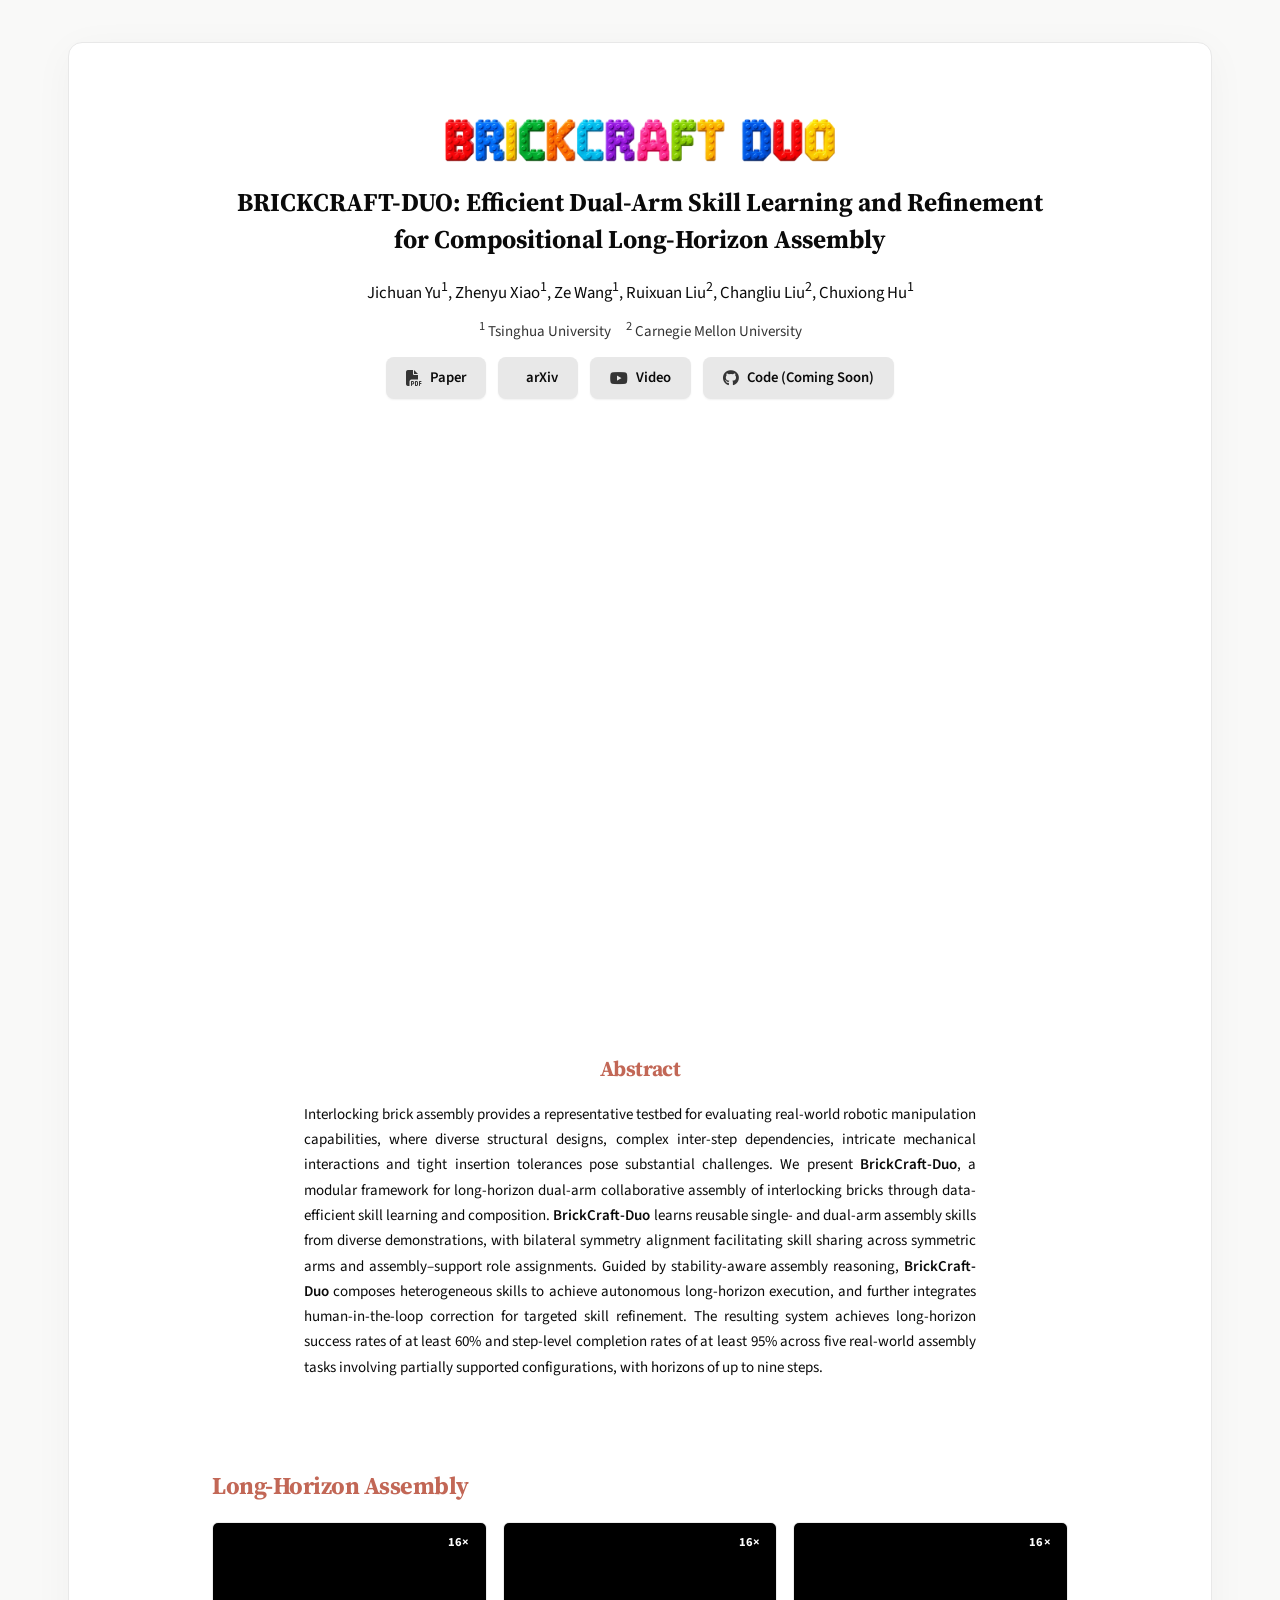
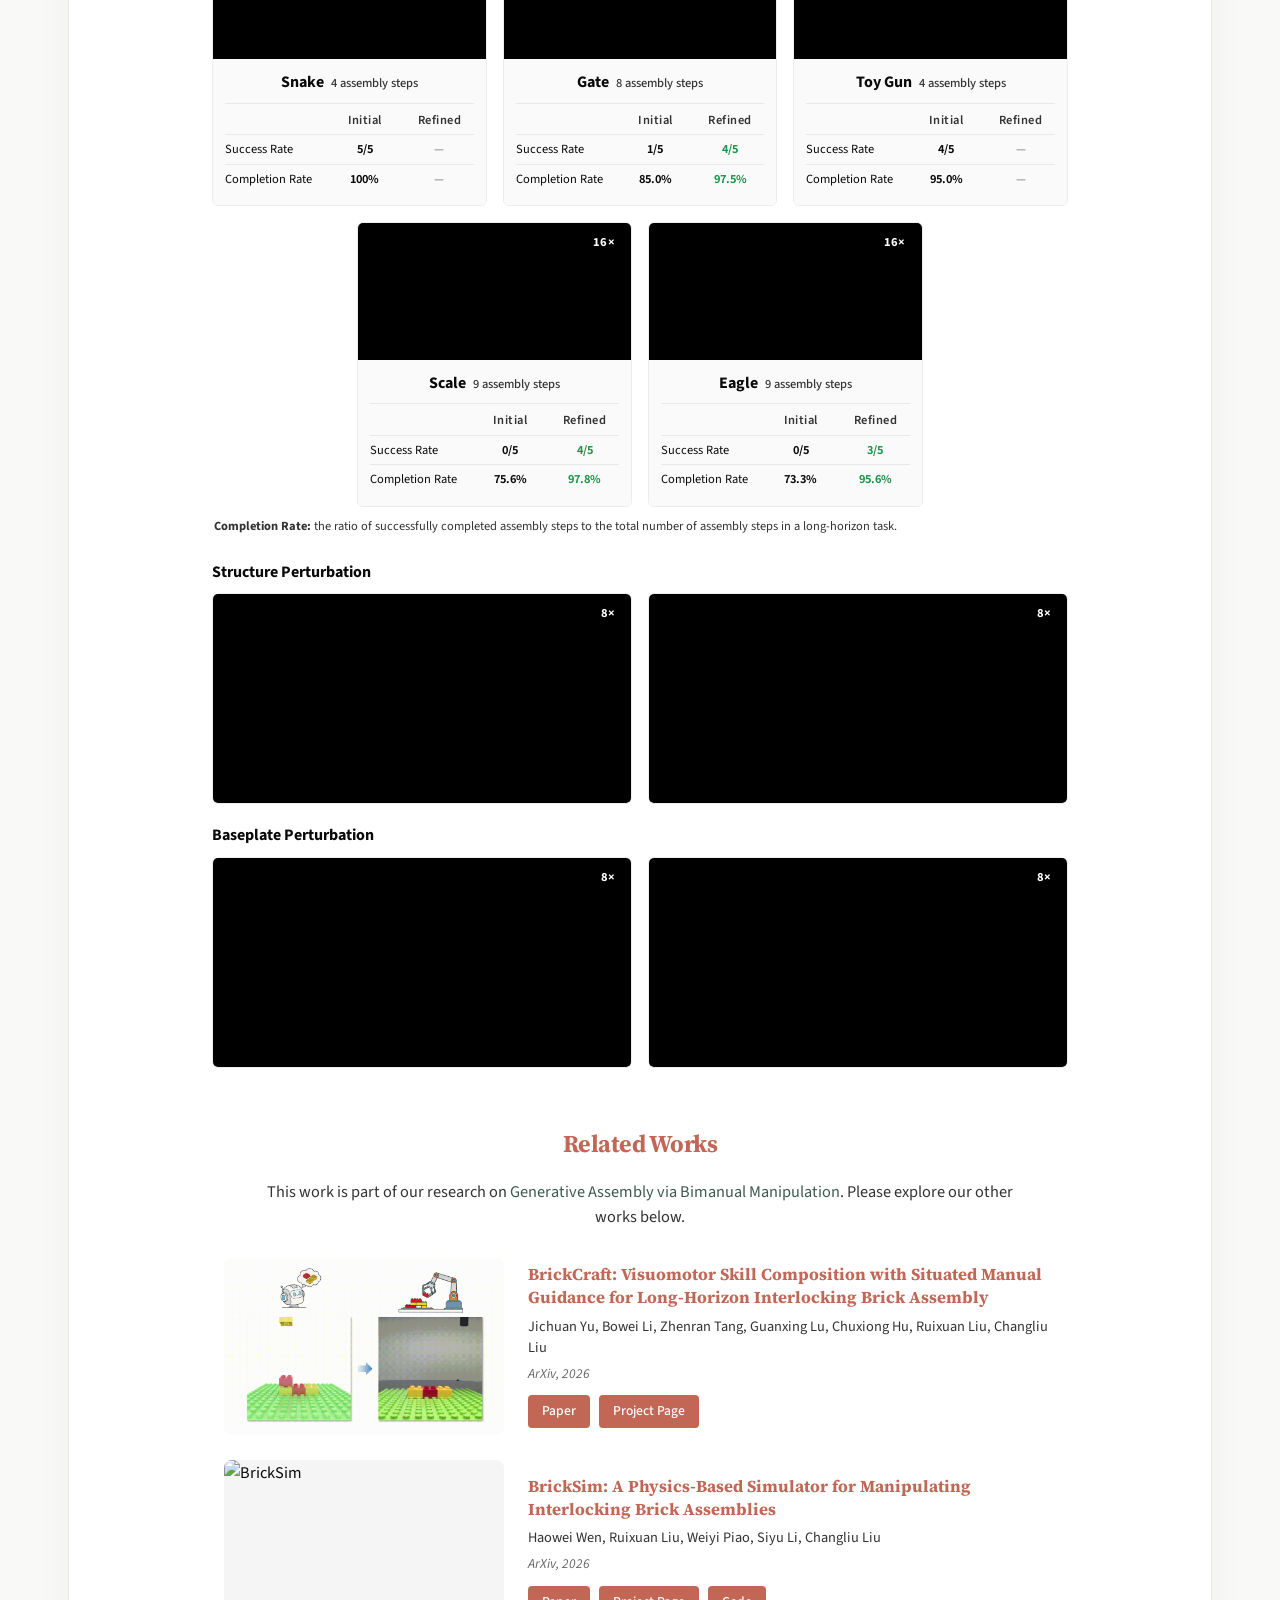
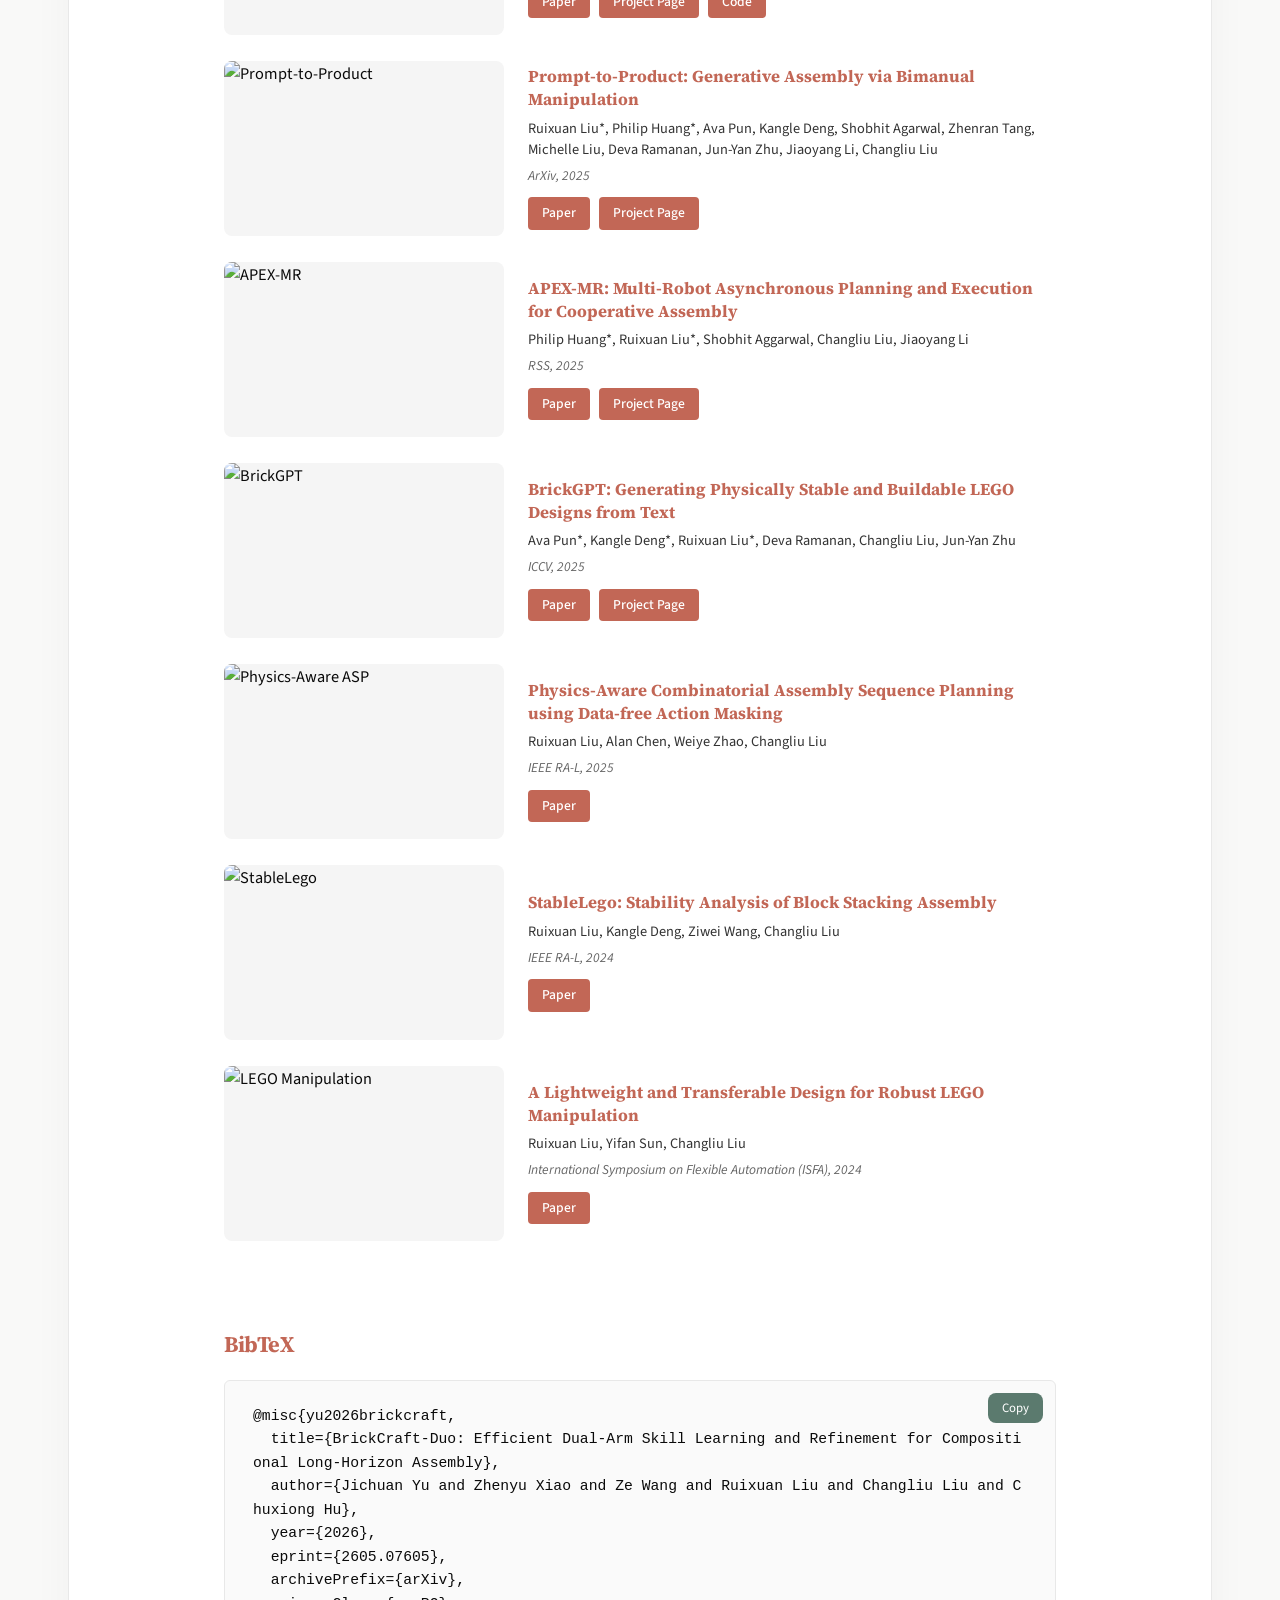
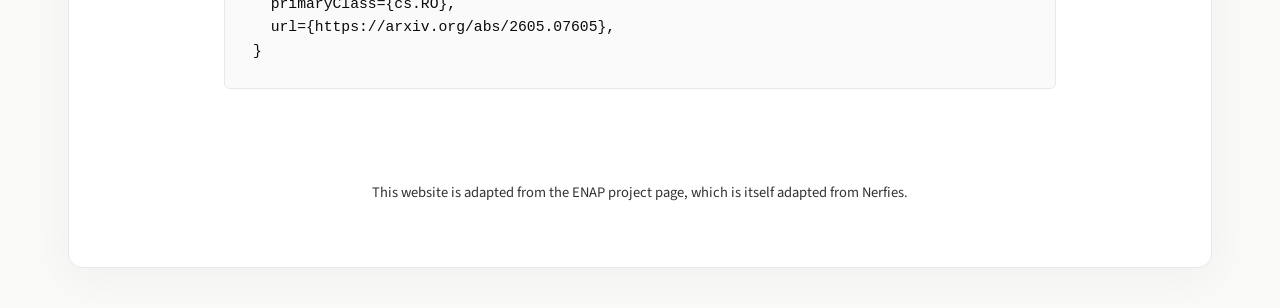
==== index.html @ 0130194a "init commit for BrickCraft-Duo" ====
<!DOCTYPE html>
<html lang="en">
<head>
  <meta charset="utf-8" />
  <meta name="viewport" content="width=device-width, initial-scale=1" />
  <title>BrickCraft-Duo: Efficient Dual-Arm Skill Learning and Refinement for Compositional Long-Horizon Assembly</title>

  <!-- KaTeX (math rendering) -->
  <link rel="stylesheet" href="https://cdn.jsdelivr.net/npm/katex@0.16.9/dist/katex.min.css" />
  <script defer src="https://cdn.jsdelivr.net/npm/katex@0.16.9/dist/katex.min.js"></script>
  <script defer src="https://cdn.jsdelivr.net/npm/katex@0.16.9/dist/contrib/auto-render.min.js"
    onload="renderMathInElement(document.body);"></script>

  <!-- FontAwesome -->
  <link rel="stylesheet" href="https://cdnjs.cloudflare.com/ajax/libs/font-awesome/6.5.1/css/all.min.css" />
  <!-- Academicons (arXiv, etc.) -->
  <link rel="stylesheet" href="https://cdn.jsdelivr.net/gh/jpswalsh/academicons@1/css/academicons.min.css" />

  <!-- Google Fonts -->
  <link rel="preconnect" href="https://fonts.googleapis.com" />
  <link rel="preconnect" href="https://fonts.gstatic.com" crossorigin />
  <link href="https://fonts.googleapis.com/css2?family=Source+Sans+3:ital,wght@0,300;0,400;0,500;0,600;0,700;1,400&family=Source+Serif+4:ital,wght@0,400;0,600;0,700;1,400&family=STIX+Two+Math&display=swap" rel="stylesheet" />

  <style>
    /* ========== CSS Variables ========== */
    :root {
      --cream:  #f7f0d3;
      --pink:   #f7e9e6;
      --green:  #eff2e7;
      --blue:   #ecf1f5;
      --bg:     #f9f9f8;
      --white:  #ffffff;
      --text:   #0a0a0a;
      --text-light: #333333;
      --accent: #5b7a6e;
      --accent-dark: #3d5a4e;
      --brick:  #C26756;
      --radius: 8px;
      --radius-sm: 6px;
      --shadow: 0 1px 3px rgba(0,0,0,0.06);
      --chapter-gap: 3.75rem;
      --font-heading: 'Source Serif 4', 'Source Serif Pro', Georgia, 'Times New Roman', serif;
    }

    /* ========== Reset & Base ========== */
    *, *::before, *::after { box-sizing: border-box; margin: 0; padding: 0; }
    html { scroll-behavior: smooth; scroll-padding-top: 96px; }

    body {
      font-family: 'Source Sans 3', 'Source Sans Pro', 'Inter', -apple-system, BlinkMacSystemFont, 'Segoe UI', system-ui, sans-serif;
      background: var(--bg);
      color: var(--text);
      font-size: 1.02rem;
      line-height: 1.65;
      -webkit-font-smoothing: antialiased;
      padding: 42px clamp(16px, 4vw, 36px) 40px;
    }

    a { color: var(--accent-dark); text-decoration: none; }
    a:hover { text-decoration: underline; }

    .container {
      max-width: 880px;
      margin: 0 auto;
      padding: 0 12px;
    }

    /* ========== Section Spacing ========== */
    .section { padding: 56px 0; }
    .takeaways-section.section { padding-top: 56px; padding-bottom: calc(var(--chapter-gap) / 2); }
    .method-section.section    { padding-top: calc(var(--chapter-gap) / 2); padding-bottom: calc(var(--chapter-gap) / 2); }
    .skills-section.section    { padding-top: calc(var(--chapter-gap) / 2); padding-bottom: calc(var(--chapter-gap) / 2); }
    .results-section.section   { padding-top: calc(var(--chapter-gap) / 2); padding-bottom: calc(var(--chapter-gap) / 2); }
    .bibtex-section.section    { padding-top: calc(var(--chapter-gap) / 2); padding-bottom: 56px; }

    /* ========== Single page shell ========== */
    .page-shell {
      max-width: 1144px;
      margin: 0 auto;
      padding: 0 clamp(20px, 4.5vw, 52px);
      background: var(--white);
      border-radius: 14px;
      border: 1px solid #e8e8e8;
      box-shadow: 0 8px 40px rgba(0,0,0,0.04);
      overflow: hidden;
    }

    /* ========== Header / Hero ========== */
    .hero-section {
      background: var(--white);
      padding: 72px 0 52px;
      text-align: center;
    }

    .brickcraft-wordmark {
      display: block;
      width: 100%;
      max-width: 540px;
      height: auto;
      margin: 0 auto 22px;
      user-select: none;
      -webkit-user-drag: none;
    }

    .paper-title {
      font-family: var(--font-heading);
      font-size: 1.6rem;
      font-weight: bold;
      color: var(--text);
      line-height: 1.3;
      margin-bottom: 20px;
    }
    .paper-title__line { display: block; }
    .paper-title__sub {
      display: block;
      font-size: inherit;
      line-height: inherit;
      margin-top: 0.18em;
    }
    .hero-section .container { max-width: 940px; }

    .bc { color: inherit; font-weight: 600; }
    .paper-title .bc { color: var(--brick); font-weight: 700; }

    .venue-badge {
      display: inline-block;
      background: #d8e4ce;
      color: #455e3a;
      padding: 6px 20px;
      border-radius: 20px;
      font-size: 0.92rem;
      font-weight: bold;
      margin-bottom: 28px;
      text-decoration: none;
    }
    .venue-badge:hover { filter: brightness(0.95); text-decoration: none; }

    .authors {
      font-size: 1.05rem;
      color: var(--text);
      margin-bottom: 8px;
    }
    .authors a { color: var(--text); }
    .authors a:hover, .authors a:focus-visible { color: #1f1f1f; text-decoration: underline; }
    .authors a:active { color: #141414; }

    .affiliations {
      font-size: 0.94rem;
      color: var(--text-light);
      margin-bottom: 8px;
    }

    .equal-contrib {
      font-size: 0.88rem;
      color: var(--text-light);
      margin-bottom: 22px;
    }

    /* ========== Link Buttons ========== */
    .link-buttons {
      display: flex;
      justify-content: center;
      flex-wrap: wrap;
      gap: 12px;
      margin-top: 12px;
    }
    .link-btn {
      display: inline-flex;
      align-items: center;
      gap: 8px;
      padding: 9px 20px;
      border-radius: 8px;
      font-size: 0.92rem;
      font-weight: 600;
      font-family: inherit;
      text-decoration: none;
      background: #e8e8e8;
      color: var(--text);
      border: none;
      box-shadow: 0 1px 2px rgba(0,0,0,0.06);
      transition: background 0.2s, color 0.2s, box-shadow 0.2s;
    }
    .link-btn:hover {
      background: #dbdbdb;
      color: var(--text);
      box-shadow: 0 1px 4px rgba(0,0,0,0.08);
      text-decoration: none;
    }
    .link-btn i { font-size: 1rem; color: #353535; }
    .link-btn:hover i { color: #1a1a1a; }

    /* ========== Teaser ========== */
    .teaser-section { padding: 44px 0 30px; }
    .teaser-media {
      width: 100%;
      max-width: 880px;
      height: auto;
      margin: 0 auto;
      display: block;
      border-radius: var(--radius-sm);
      border: none;
    }
    .teaser-caption {
      text-align: center;
      margin-top: 14px;
      font-size: 0.97rem;
      color: var(--text-light);
      max-width: 100%;
      margin-left: auto;
      margin-right: auto;
      line-height: 1.6;
    }

    /* ========== Section Titles ========== */
    .section-title {
      font-family: var(--font-heading);
      font-size: 1.4rem;
      font-weight: 700;
      margin-bottom: 1rem;
      color: var(--brick);
      letter-spacing: -0.02em;
      display: block;
    }
    .section-title--major { font-size: 1.52rem; }

    /* ========== Abstract ========== */
    .abstract-section.section { padding-top: 44px; }
    .abstract-section .section-title {
      text-align: center;
      font-size: 1.34rem;
    }
    .abstract-text {
      text-align: justify;
      text-justify: inter-word;
      max-width: 42rem;
      margin-left: auto;
      margin-right: auto;
      font-size: 0.94rem;
      line-height: 1.68;
    }

    /* ========== Method ========== */
    .method-figure {
      width: 100%;
      height: auto;
      display: block;
      border-radius: var(--radius-sm);
      border: none;
    }
    .method-desc {
      margin-top: 14px;
      text-align: justify;
      font-size: 0.98rem;
      line-height: 1.68;
    }
    .figure-row {
      display: grid;
      grid-template-columns: repeat(2, 1fr);
      gap: 12px;
      margin-top: 8px;
    }
    .figure-row--triple { grid-template-columns: repeat(3, 1fr); }
    .figure-row .method-figure {
      width: 100%;
      object-fit: cover;
      aspect-ratio: 1 / 1;
      background: #f0f0f0;
    }
    .figure-row figcaption {
      text-align: center;
      font-size: 0.85rem;
      color: var(--text-light);
      margin-top: 6px;
    }
    @media (max-width: 700px) {
      .figure-row, .figure-row--triple { grid-template-columns: 1fr 1fr; }
    }

    /* ========== Key Takeaways ========== */
    .takeaways-list { margin: 0; padding: 0; }
    .takeaway-item {
      background: #f4f4f5;
      border: 1px solid #e8e8e8;
      border-radius: var(--radius-sm);
      padding: 14px 18px;
      margin-bottom: 12px;
    }
    .takeaway-item:last-child { margin-bottom: 0; }
    .takeaway-line {
      margin: 0;
      font-size: 0.98rem;
      line-height: 1.68;
      text-align: justify;
      color: var(--text-light);
    }
    .takeaway-label {
      font-weight: 600;
      color: var(--text);
    }

    /* ========== Skills showcase (marquee strip per skill) ========== */
    .skill-block {
      border: 1px solid #ececec;
      border-radius: var(--radius-sm);
      background: #fafafa;
      padding: 16px 18px 14px;
      margin-bottom: 16px;
    }
    .skill-block:last-child { margin-bottom: 0; }

    .skill-block-header {
      display: flex;
      flex-wrap: wrap;
      align-items: baseline;
      gap: 10px 14px;
      margin-bottom: 12px;
    }
    .skill-tau {
      font-family: "STIX Two Math", "Times New Roman", serif;
      font-size: 1.1rem;
      font-weight: 700;
      color: var(--brick);
      letter-spacing: 0.02em;
    }
    .skill-desc {
      font-size: 0.92rem;
      color: var(--text-light);
      line-height: 1.5;
    }

    /* Marquee strip: a wide hstacked video that auto-scrolls left.
       The video is rendered twice side-by-side so the loop is seamless. */
    .skill-row {
      display: grid;
      grid-template-columns: 64px 1fr;
      gap: 10px;
      align-items: stretch;
      margin-bottom: 8px;
    }
    .skill-row:last-child { margin-bottom: 0; }
    .skill-row-label {
      display: flex;
      align-items: center;
      justify-content: center;
      font-size: 0.78rem;
      font-weight: 700;
      letter-spacing: 0.04em;
      text-transform: uppercase;
      color: var(--text);
      background: #efe9d8;
      border-radius: 4px;
      padding: 4px;
    }
    .skill-row-label--unseen { background: #e0eaf3; color: #28466b; }

    .skill-marquee {
      overflow: hidden;
      border-radius: 4px;
      background: #000;
      position: relative;
      height: 110px;
    }
    .skill-marquee-track {
      display: flex;
      width: max-content;
    }
    .skill-marquee--left  .skill-marquee-track { animation: skill-scroll-left  32s linear infinite; }
    .skill-marquee--right .skill-marquee-track { animation: skill-scroll-right 32s linear infinite; }
    .skill-marquee video {
      height: 110px;
      width: auto;
      display: block;
      flex-shrink: 0;
      pointer-events: none;
    }
    @keyframes skill-scroll-left  { from { transform: translateX(0); }   to { transform: translateX(-50%); } }
    @keyframes skill-scroll-right { from { transform: translateX(-50%); } to { transform: translateX(0); } }
    @media (prefers-reduced-motion: reduce) {
      .skill-marquee-track { animation: none; }
    }
    @media (max-width: 700px) {
      .skill-row { grid-template-columns: 1fr; gap: 6px; }
      .skill-row-label { padding: 3px 8px; }
      .skill-marquee, .skill-marquee video { height: 84px; }
    }

    .qual-hint {
      font-size: 0.98rem;
      line-height: 1.55;
      color: var(--text-light);
      margin: 0 0 14px 0;
      max-width: 52rem;
      font-style: italic;
    }

    @media (max-width: 700px) {
      .skill-marquee, .skill-marquee video { height: 96px; }
    }

    /* ========== Long-horizon ========== */
    .longhorizon-grid {
      display: grid;
      grid-template-columns: repeat(6, minmax(0, 1fr));
      gap: 16px;
    }
    .lh-card {
      grid-column: span 2;
      position: relative;
      background: var(--white);
      border-radius: var(--radius-sm);
      overflow: hidden;
      border: 1px solid #ececec;
    }
    .lh-card:nth-child(4) { grid-column: 2 / span 2; }
    .lh-card:nth-child(5) { grid-column: 4 / span 2; }
    .lh-card video {
      width: 100%;
      display: block;
      background: #000;
    }
    .lh-speed-badge {
      position: absolute;
      top: 9px;
      right: 9px;
      z-index: 1;
      padding: 3px 7px;
      border-radius: 5px;
      color: #fff;
      background: rgba(0, 0, 0, 0.68);
      font-size: 0.78rem;
      font-weight: 700;
      line-height: 1.2;
      letter-spacing: 0.02em;
    }
    .lh-card-label {
      display: flex;
      align-items: baseline;
      justify-content: center;
      gap: 7px;
      text-align: center;
      font-size: 1rem;
      font-weight: 700;
      padding: 10px 8px 7px;
      color: var(--text);
      background: #fafafa;
    }
    .lh-card-steps {
      color: var(--text-light);
      font-size: 0.78rem;
      font-weight: 500;
    }
    .lh-metrics {
      padding: 0 12px 12px;
      background: #fafafa;
      font-size: 0.78rem;
    }
    .lh-metric-row {
      display: grid;
      grid-template-columns: minmax(0, 1.45fr) repeat(2, minmax(0, 1fr));
      align-items: center;
      gap: 6px;
      padding: 4px 0;
      border-top: 1px solid #e9e9e9;
    }
    .lh-metric-row--header {
      padding-top: 6px;
      color: var(--text-light);
      font-size: 0.78rem;
      font-weight: 600;
      letter-spacing: 0.04em;
    }
    .lh-metric-row span:not(:first-child),
    .lh-metric-row strong { text-align: center; }
    .lh-metric-row strong { font-weight: 650; }
    .lh-metric-row strong:last-child { color: #169447; }
    .lh-metric-row strong.lh-metric-na { color: #999; }
    .lh-metrics-note {
      margin: 10px 2px 0;
      color: var(--text-light);
      font-size: 0.78rem;
      line-height: 1.45;
    }
    .perturbation-groups {
      display: grid;
      gap: 18px;
      margin-top: 24px;
    }
    .perturbation-title {
      margin-bottom: 8px;
      color: var(--text);
      font-size: 1rem;
      font-weight: 700;
    }
    .perturbation-row {
      display: grid;
      grid-template-columns: repeat(2, minmax(0, 1fr));
      gap: 16px;
    }
    .perturbation-card {
      position: relative;
      overflow: hidden;
      border: 1px solid #ececec;
      border-radius: var(--radius-sm);
      background: var(--white);
    }
    .perturbation-card video {
      display: block;
      width: 100%;
      background: #000;
    }
    @media (max-width: 700px) {
      .longhorizon-grid { grid-template-columns: 1fr; }
      .lh-card,
      .lh-card:nth-child(4),
      .lh-card:nth-child(5) { grid-column: 1; }
      .perturbation-row { grid-template-columns: 1fr; }
    }

    /* ========== Tables ========== */
    .result-table-wrapper { overflow-x: auto; margin-top: 4px; }
    .result-table {
      width: 100%;
      border-collapse: collapse;
      border-radius: 6px;
      overflow: hidden;
      border: 1px solid #e3e3e3;
      font-size: 0.96rem;
      background: #fff;
      font-family: "STIX Two Math", "Times New Roman", Times, serif;
      font-variant-numeric: lining-nums tabular-nums;
    }
    .result-table thead th {
      background: #f0f0f1;
      color: #1a1a1a;
      padding: 10px 12px;
      text-align: center;
      font-weight: 600;
      font-size: 0.78rem;
      letter-spacing: 0.02em;
      border-bottom: 1px solid #d8d8d8;
    }
    .result-table thead tr:first-child th:first-child {
      text-align: left;
      font-weight: 700;
    }
    .result-table tbody td {
      padding: 9px 12px;
      text-align: center;
      border-bottom: 1px solid #ececec;
      background: #fff;
      color: var(--text);
    }
    .result-table tbody td:first-child {
      text-align: left;
      font-weight: 700;
    }
    .result-table tbody tr:last-child td { border-bottom: none; }
    .result-table tbody tr.result-row--ours td { font-weight: 700; }
    .result-table tbody tr.result-row--ours .bc { font-weight: 700; }
    .result-table .best { color: var(--brick); }

    .result-table--sm { font-size: 0.84rem; }
    .result-table--sm thead th { padding: 7px 6px; font-size: 0.74rem; }
    .result-table--sm tbody td { padding: 6px 8px; white-space: nowrap; }

    .tables-grid {
      display: grid;
      grid-template-columns: 1fr 1fr;
      gap: 28px 28px;
      align-items: start;
    }
    .table-block { display: flex; flex-direction: column; min-height: 0; }
    .table-caption {
      font-weight: bold;
      font-size: 0.92rem;
      margin-bottom: 4px;
      color: var(--text);
      text-align: center;
    }
    @media (max-width: 700px) {
      .tables-grid { grid-template-columns: 1fr; }
    }

    .section-subtext {
      font-size: 0.98rem;
      line-height: 1.68;
      color: var(--text-light);
      margin: 0 0 18px 0;
      text-align: justify;
    }
    .section-title--spaced { margin-top: var(--chapter-gap); }
    .section-title--after-block {
      margin-top: var(--chapter-gap);
      padding-top: 0;
    }

    /* ========== BibTeX ========== */
    .bibtex-block {
      background: #fafafa;
      border-radius: var(--radius-sm);
      padding: 24px 28px;
      border: 1px solid #e8e8e8;
      overflow-x: auto;
      position: relative;
    }
    .bibtex-block pre {
      margin: 0;
      font-family: 'Courier New', Courier, monospace;
      font-size: 0.92rem;
      line-height: 1.6;
      white-space: pre-wrap;
      word-break: break-all;
      color: var(--text);
    }
    .copy-btn {
      position: absolute;
      top: 12px;
      right: 12px;
      background: var(--accent);
      color: #fff;
      border: none;
      border-radius: 8px;
      padding: 6px 14px;
      font-size: 0.8rem;
      font-family: inherit;
      cursor: pointer;
      transition: background 0.2s;
    }
    .copy-btn:hover { background: var(--accent-dark); }

    /* ========== Footer ========== */
    .footer {
      text-align: center;
      padding: 36px 0 32px;
      color: var(--text-light);
      font-size: 0.91rem;
    }
    .footer a { color: var(--text-light); }

    /* ========== Navbar ========== */
    .navbar {
      position: fixed;
      top: 0;
      left: 0;
      right: 0;
      z-index: 1000;
      background: var(--white);
      border-bottom: 1px solid #e8e8e8;
      box-shadow: 0 3px 15px rgba(0,0,0,0.12);
      padding: 0 44px;
      height: 84px;
      display: flex;
      align-items: center;
      justify-content: space-between;
    }
    .navbar-logos {
      display: flex;
      align-items: center;
      gap: 18px;
    }
    .navbar-logos img {
      height: 56px;
      width: auto;
      display: block;
    }
    .navbar-links {
      display: flex;
      align-items: center;
      gap: 34px;
    }
    .navbar a {
      font-size: 1.12rem;
      font-weight: 500;
      color: var(--text-light);
      text-decoration: none;
      transition: color 0.2s;
      letter-spacing: 0.22px;
      line-height: 1.15;
    }
    .navbar a:hover { color: var(--text); text-decoration: none; }

    /* ========== Responsive ========== */
    @media (max-width: 700px) {
      .paper-title { font-size: 1.24rem; }
      .brickcraft-wordmark { max-width: 78%; }
      .page-shell { padding: 0 clamp(14px, 4vw, 22px); }
      .section { padding: 40px 0; }
      .abstract-section.section { padding-top: 34px; }
      .takeaways-section.section { padding-top: 40px; }
      .hero-section { padding: 48px 0 36px; }
      .teaser-section { padding: 32px 0 22px; }
    }

    /* ========== Related Works ========== */
    .related-works-section .section-title { text-align: center; }
    .related-works-intro {
      text-align: center;
      margin: 0 auto 28px;
      max-width: 760px;
      color: #333;
      line-height: 1.55;
    }
    .rw-list {
      display: flex;
      flex-direction: column;
      gap: 26px;
      max-width: 980px;
      margin: 0 auto;
    }
    .rw-item {
      display: grid;
      grid-template-columns: 280px 1fr;
      gap: 24px;
      align-items: center;
    }
    .rw-thumb {
      width: 100%;
      aspect-ratio: 16 / 10;
      overflow: hidden;
      border-radius: 8px;
      background: #f5f5f5;
    }
    .rw-thumb img {
      width: 100%;
      height: 100%;
      object-fit: cover;
      display: block;
    }
    .rw-title {
      font-family: var(--font-heading);
      font-size: 1.05rem;
      font-weight: 700;
      margin: 0 0 6px;
      color: var(--brick);
      line-height: 1.35;
    }
    .rw-authors { margin: 0 0 4px; font-size: 0.9rem; line-height: 1.5; color: #333; }
    .rw-venue { margin: 0 0 10px; font-size: 0.85rem; color: #666; font-style: italic; }
    .rw-links { margin: 0; }
    .rw-btn {
      display: inline-block;
      padding: 5px 14px;
      margin-right: 6px;
      background: var(--brick);
      color: #fff;
      text-decoration: none;
      border-radius: 4px;
      font-size: 0.85rem;
      font-weight: 500;
      transition: opacity 0.15s;
    }
    .rw-btn:hover { opacity: 0.85; }
    @media (max-width: 720px) {
      .rw-item { grid-template-columns: 1fr; }
      .rw-thumb { max-width: 320px; margin: 0 auto; }
    }
  </style>
</head>

<body id="top">

<!-- <nav class="navbar">
  <div class="navbar-logos">
    <img src="./static/images/cmu_logo.png" alt="Carnegie Mellon University" />
    <img src="./static/images/icl_logo.jpg" alt="Intelligent Control Lab" />
  </div>
  <div class="navbar-links">
    <a href="#top">Top</a>
    <a href="#abstract">Abstract</a>
    <a href="#method">Method</a>
    <a href="#skills">Skills</a>
    <a href="#longhorizon">Long-Horizon</a>
  </div>
</nav> -->

<div class="page-shell">

<!-- ============================================================
     SECTION 1: HERO
     ============================================================ -->
<section class="hero-section">
  <div class="container">

    <img class="brickcraft-wordmark" src="./static/images/brickcraft_duo_logo.png" alt="BrickCraft-Duo" style="max-width: 400px;" />

    <h1 class="paper-title">
      <span class="paper-title__line">BRICKCRAFT-DUO: Efficient Dual-Arm Skill Learning and Refinement</span>
      <span class="paper-title__sub">for Compositional Long-Horizon Assembly</span>
    </h1>

    <div class="authors">
      <span><a href="https://jichuan-yu.github.io/" target="_blank" rel="noopener noreferrer">Jichuan Yu</a><sup>1</sup>,</span>
      <span>Zhenyu Xiao<sup>1</sup>,</span>
      <span>Ze Wang<sup>1</sup>,</span>
      <span><a href="https://waynekyrie.github.io/" target="_blank" rel="noopener noreferrer">Ruixuan Liu</a><sup>2</sup>,</span>
      <span><a href="https://icontrol.ri.cmu.edu/people/changliu.html" target="_blank" rel="noopener noreferrer">Changliu Liu</a><sup>2</sup>,</span>
      <span>Chuxiong Hu<sup>1</sup></span>
    </div>

    <div class="affiliations">
      <sup>1</sup> Tsinghua University &nbsp; &nbsp; <sup>2</sup> Carnegie Mellon University
    </div>

    <div class="link-buttons">
      <a href="http://arxiv.org/abs/2605.07605" class="link-btn link-btn--paper" target="_blank" rel="noopener noreferrer"><i class="fas fa-file-pdf"></i> Paper</a>
      <a href="http://arxiv.org/abs/2605.07605" class="link-btn link-btn--arxiv" target="_blank" rel="noopener noreferrer"><i class="ai ai-arxiv"></i> arXiv</a>
      <a href="https://www.youtube.com/watch?v=sZ7zSOQCEgQ" class="link-btn link-btn--video" target="_blank" rel="noopener noreferrer"><i class="fab fa-youtube"></i> Video</a>
      <a href="#" class="link-btn link-btn--code" target="_blank" rel="noopener noreferrer"><i class="fab fa-github"></i> Code (Coming Soon)</a>
    </div>

  </div>
</section>


<!-- ============================================================
     SECTION 2: TEASER VIDEO
     ============================================================ -->
<section class="teaser-section">
  <div class="container" style="text-align:center;">

    <div style="max-width:880px; width:100%; aspect-ratio:16/9; margin:0 auto; border-radius:8px; overflow:hidden;">
      <iframe class="teaser-media" src="https://www.youtube.com/embed/sZ7zSOQCEgQ" title="BrickCraft teaser video" frameborder="0" allow="accelerometer; autoplay; clipboard-write; encrypted-media; gyroscope; picture-in-picture; web-share" referrerpolicy="strict-origin-when-cross-origin" allowfullscreen style="width:100%; height:100%; border:0;"></iframe>
    </div>

  </div>
</section>


<!-- ============================================================
     SECTION 3: ABSTRACT
     ============================================================ -->
<section class="section abstract-section" id="abstract">
  <div class="container">
      <div class="section-title">Abstract</div>
      <p class="abstract-text">
        Interlocking brick assembly provides a representative testbed for evaluating real-world robotic manipulation capabilities, where diverse structural designs, complex inter-step dependencies, intricate mechanical interactions and tight insertion tolerances pose substantial challenges. We present <span class="bc">BrickCraft-Duo</span>, a modular framework for long-horizon dual-arm collaborative assembly of interlocking bricks through data-efficient skill learning and composition. <span class="bc">BrickCraft-Duo</span> learns reusable single- and dual-arm assembly skills from diverse demonstrations, with bilateral symmetry alignment facilitating skill sharing across symmetric arms and assembly&ndash;support role assignments. Guided by stability-aware assembly reasoning, <span class="bc">BrickCraft-Duo</span> composes heterogeneous skills to achieve autonomous long-horizon execution, and further integrates human-in-the-loop correction for targeted skill refinement. The resulting system achieves long-horizon success rates of at least 60% and step-level completion rates of at least 95% across five real-world assembly tasks involving partially supported configurations, with horizons of up to nine steps.
      </p>
  </div>
</section>


<!-- ============================================================
     KEY TAKEAWAYS
     ============================================================ -->
<!-- <section class="section takeaways-section" id="takeaways">
  <div class="container">
    <div class="section-title section-title--major">Key Takeaways</div>
    <div class="takeaways-list">
      <div class="takeaway-item">
        <p class="takeaway-line">
          <span class="takeaway-label">Compositional framework for long-horizon assembly:</span>
          <span class="bc">BrickCraft</span> couples high-level assembly reasoning with low-level
          visuomotor execution to reliably complete long-horizon interlocking brick tasks.
        </p>
      </div>
      <div class="takeaway-item">
        <p class="takeaway-line">
          <span class="takeaway-label">Relative task formulation &rarr; reusable primitives:</span>
          By anchoring each step to a reference brick, we abstract diverse assembly tasks into a
          finite set of reusable primitive skills that share representations across structures.
        </p>
      </div>
      <div class="takeaway-item">
        <p class="takeaway-line">
          <span class="takeaway-label">Situated manuals for spatial grounding:</span>
          A <em>situated manual</em> projects symbolic intents onto real-time robot observations,
          spotlighting task-relevant entities to suppress visual ambiguity caused by repetitive
          brick geometry.
        </p>
      </div>
      <div class="takeaway-item">
        <p class="takeaway-line">
          <span class="takeaway-label">Strong compositional generalization:</span>
          With limited demonstrations, <span class="bc">BrickCraft</span> achieves an 86% success
          rate across 240 trials on 48 structures and generalizes to entirely unseen designs.
        </p>
      </div>
    </div>
  </div>
</section> -->


<!-- ============================================================
     SECTION 3: METHOD OVERVIEW
     ============================================================ -->
<!-- <section class="section method-section" id="method">
  <div class="container">
      <div class="section-title section-title--major">Method Overview</div>
      <img class="method-figure" src="./static/images/brickcraft/method_overview.png" alt="BrickCraft overview: digital design → skill-oriented assembly reasoning → assembly intent grounding → compositional visuomotor execution → physical product" />

      <p class="method-desc">
        <span class="bc">BrickCraft</span> transforms a digital design into a physical product through three phases: (i) <strong>Skill-Oriented Assembly Reasoning</strong> decomposes the long-horizon task into steps anchored to reference bricks and maps them to reusable primitive skills; (ii) <strong>Assembly Intent Grounding</strong> generates situated manuals to provide spatial guidance; and (iii) <strong>Compositional Visuomotor Execution</strong> chains visuomotor skills to complete the assembly.
      </p>
  </div>
</section> -->

<!-- ============================================================
     SECTION 4: TECHNICAL IMPLEMENTATION
     ============================================================ -->
<!-- <section class="section technical-section" id="technical">
  <div class="container">
    <div class="section-title">Technical Implementation</div>
    <img class="method-figure" src="./static/images/brickcraft/technical implementation.png" alt="Technical Implementation: Assembly Intent Grounding + Visuomotor Skill Execution" style="margin-top:14px;" />
    <p class="method-desc">
      <strong>(a) Assembly Intent Grounding</strong>: Symbolic assembly plans are rendered into visual references in simulation and aligned with real-world observations \(I_{ws}\) to extract task-relevant entity masks. These masks are tracked via SAM 2 and overlaid onto real-time observations to yield the situated manual.
      <strong>(b) Visuomotor Skill Execution</strong>: We formulate the assembly skill as a diffusion policy. The policy takes the situated manual as observation input and is conditioned on the task encoding \(\tau\) to generate diverse assembly behaviors.
    </p>

  </div>
</section> -->


<!-- ============================================================
     SECTION 5: VISUOMOTOR SKILLS — Tabs per primitive skill
     ============================================================ -->
<!-- <section class="section skills-section" id="skills">
  <div class="container">
    <div class="section-title section-title--major">Qualitative Results</div>
    <p class="method-desc" style="margin-bottom: 1rem;">
      We trained three visuomotor assembly skills on a broad range of demonstrations. The situated manual enables these skills to execute diverse assembly tasks with seamless adaptation to unseen structures.
    </p>
    <div class="skills-stack">
      <div class="skill-block">
        <div class="skill-block-header">
          <span class="skill-tau">τ = [0, 0, 1, 0]</span>
          <span class="skill-desc">Stack target brick directly on top of the highlighted reference brick.</span>
        </div>
        <div class="skill-row">
          <div class="skill-row-label">Seen</div>
          <div class="skill-marquee skill-marquee--right">
            <div class="skill-marquee-track">
              <video class="skill-strip" src="./static/videos/brickcraft/skills/skill_strip_0010_seen.mp4" autoplay muted loop playsinline preload="auto"></video>
              <video class="skill-strip" src="./static/videos/brickcraft/skills/skill_strip_0010_seen.mp4" autoplay muted loop playsinline preload="auto" aria-hidden="true"></video>
            </div>
          </div>
        </div>
        <div class="skill-row">
          <div class="skill-row-label skill-row-label--unseen">Unseen</div>
          <div class="skill-marquee skill-marquee--left">
            <div class="skill-marquee-track">
              <video class="skill-strip" src="./static/videos/brickcraft/skills/skill_strip_0010_unseen.mp4" autoplay muted loop playsinline preload="auto"></video>
              <video class="skill-strip" src="./static/videos/brickcraft/skills/skill_strip_0010_unseen.mp4" autoplay muted loop playsinline preload="auto" aria-hidden="true"></video>
            </div>
          </div>
        </div>
      </div>
      <div class="skill-block">
        <div class="skill-block-header">
          <span class="skill-tau">τ = [1, 0, 1, 0]</span>
          <span class="skill-desc">Place target brick offset by 1 stud in x, then stack on top of the reference.</span>
        </div>
        <div class="skill-row">
          <div class="skill-row-label">Seen</div>
          <div class="skill-marquee skill-marquee--right">
            <div class="skill-marquee-track">
              <video class="skill-strip" src="./static/videos/brickcraft/skills/skill_strip_1010_seen.mp4" autoplay muted loop playsinline preload="auto"></video>
              <video class="skill-strip" src="./static/videos/brickcraft/skills/skill_strip_1010_seen.mp4" autoplay muted loop playsinline preload="auto" aria-hidden="true"></video>
            </div>
          </div>
        </div>
        <div class="skill-row">
          <div class="skill-row-label skill-row-label--unseen">Unseen</div>
          <div class="skill-marquee skill-marquee--left">
            <div class="skill-marquee-track">
              <video class="skill-strip" src="./static/videos/brickcraft/skills/skill_strip_1010_unseen.mp4" autoplay muted loop playsinline preload="auto"></video>
              <video class="skill-strip" src="./static/videos/brickcraft/skills/skill_strip_1010_unseen.mp4" autoplay muted loop playsinline preload="auto" aria-hidden="true"></video>
            </div>
          </div>
        </div>
      </div>
      <div class="skill-block">
        <div class="skill-block-header">
          <span class="skill-tau">τ = [2, 0, 0, 0]</span>
          <span class="skill-desc">Place target brick at the same level as the reference, offset by 2 studs in x.</span>
        </div>
        <div class="skill-row">
          <div class="skill-row-label">Seen</div>
          <div class="skill-marquee skill-marquee--right">
            <div class="skill-marquee-track">
              <video class="skill-strip" src="./static/videos/brickcraft/skills/skill_strip_2000_seen.mp4" autoplay muted loop playsinline preload="auto"></video>
              <video class="skill-strip" src="./static/videos/brickcraft/skills/skill_strip_2000_seen.mp4" autoplay muted loop playsinline preload="auto" aria-hidden="true"></video>
            </div>
          </div>
        </div>
        <div class="skill-row">
          <div class="skill-row-label skill-row-label--unseen">Unseen</div>
          <div class="skill-marquee skill-marquee--left">
            <div class="skill-marquee-track">
              <video class="skill-strip" src="./static/videos/brickcraft/skills/skill_strip_2000_unseen.mp4" autoplay muted loop playsinline preload="auto"></video>
              <video class="skill-strip" src="./static/videos/brickcraft/skills/skill_strip_2000_unseen.mp4" autoplay muted loop playsinline preload="auto" aria-hidden="true"></video>
            </div>
          </div>
        </div>
      </div>
    </div>
  </div>
</section> -->


<!-- ============================================================
     SECTION 6: LONG-HORIZON ASSEMBLY
     ============================================================ -->
<section class="section results-section" id="longhorizon">
  <div class="container">

    <div class="section-title section-title--major">Long-Horizon Assembly</div>

    <div class="longhorizon-grid">
      <div class="lh-card">
        <span class="lh-speed-badge">16&times;</span>
        <video autoplay muted loop playsinline preload="metadata">
          <source src="./static/videos/long-horizon/snake.mp4" type="video/mp4" />
        </video>
        <div class="lh-card-label">Snake<span class="lh-card-steps">4 assembly steps</span></div>
        <div class="lh-metrics" aria-label="Snake long-horizon results">
          <div class="lh-metric-row lh-metric-row--header"><span></span><span>Initial</span><span>Refined</span></div>
          <div class="lh-metric-row"><span>Success Rate</span><strong>5/5</strong><strong class="lh-metric-na">&mdash;</strong></div>
          <div class="lh-metric-row"><span>Completion Rate</span><strong>100%</strong><strong class="lh-metric-na">&mdash;</strong></div>
        </div>
      </div>
      <div class="lh-card">
        <span class="lh-speed-badge">16&times;</span>
        <video autoplay muted loop playsinline preload="metadata">
          <source src="./static/videos/long-horizon/gate.mp4" type="video/mp4" />
        </video>
        <div class="lh-card-label">Gate<span class="lh-card-steps">8 assembly steps</span></div>
        <div class="lh-metrics" aria-label="Gate long-horizon results">
          <div class="lh-metric-row lh-metric-row--header"><span></span><span>Initial</span><span>Refined</span></div>
          <div class="lh-metric-row"><span>Success Rate</span><strong>1/5</strong><strong>4/5</strong></div>
          <div class="lh-metric-row"><span>Completion Rate</span><strong>85.0%</strong><strong>97.5%</strong></div>
        </div>
      </div>
      <div class="lh-card">
        <span class="lh-speed-badge">16&times;</span>
        <video autoplay muted loop playsinline preload="metadata">
          <source src="./static/videos/long-horizon/gun.mp4" type="video/mp4" />
        </video>
        <div class="lh-card-label">Toy Gun<span class="lh-card-steps">4 assembly steps</span></div>
        <div class="lh-metrics" aria-label="Toy Gun long-horizon results">
          <div class="lh-metric-row lh-metric-row--header"><span></span><span>Initial</span><span>Refined</span></div>
          <div class="lh-metric-row"><span>Success Rate</span><strong>4/5</strong><strong class="lh-metric-na">&mdash;</strong></div>
          <div class="lh-metric-row"><span>Completion Rate</span><strong>95.0%</strong><strong class="lh-metric-na">&mdash;</strong></div>
        </div>
      </div>
      <div class="lh-card">
        <span class="lh-speed-badge">16&times;</span>
        <video autoplay muted loop playsinline preload="metadata">
          <source src="./static/videos/long-horizon/scale.mp4" type="video/mp4" />
        </video>
        <div class="lh-card-label">Scale<span class="lh-card-steps">9 assembly steps</span></div>
        <div class="lh-metrics" aria-label="Scale long-horizon results">
          <div class="lh-metric-row lh-metric-row--header"><span></span><span>Initial</span><span>Refined</span></div>
          <div class="lh-metric-row"><span>Success Rate</span><strong>0/5</strong><strong>4/5</strong></div>
          <div class="lh-metric-row"><span>Completion Rate</span><strong>75.6%</strong><strong>97.8%</strong></div>
        </div>
      </div>
      <div class="lh-card">
        <span class="lh-speed-badge">16&times;</span>
        <video autoplay muted loop playsinline preload="metadata">
          <source src="./static/videos/long-horizon/eagle.mp4" type="video/mp4" />
        </video>
        <div class="lh-card-label">Eagle<span class="lh-card-steps">9 assembly steps</span></div>
        <div class="lh-metrics" aria-label="Eagle long-horizon results">
          <div class="lh-metric-row lh-metric-row--header"><span></span><span>Initial</span><span>Refined</span></div>
          <div class="lh-metric-row"><span>Success Rate</span><strong>0/5</strong><strong>3/5</strong></div>
          <div class="lh-metric-row"><span>Completion Rate</span><strong>73.3%</strong><strong>95.6%</strong></div>
        </div>
      </div>
    </div>

    <p class="lh-metrics-note">
      <strong>Completion Rate:</strong> the ratio of successfully completed assembly steps to the total number of assembly steps in a long-horizon task.
    </p>

    <div class="perturbation-groups">
      <div class="perturbation-group">
        <div class="perturbation-title">Structure Perturbation</div>
        <div class="perturbation-row">
          <div class="perturbation-card">
            <span class="lh-speed-badge">8&times;</span>
            <video autoplay muted loop playsinline preload="metadata">
              <source src="./static/videos/long-horizon/snake_perturb_structure.mp4" type="video/mp4" />
            </video>
          </div>
          <div class="perturbation-card">
            <span class="lh-speed-badge">8&times;</span>
            <video autoplay muted loop playsinline preload="metadata">
              <source src="./static/videos/long-horizon/gate_perturb_structure.mp4" type="video/mp4" />
            </video>
          </div>
        </div>
      </div>

      <div class="perturbation-group">
        <div class="perturbation-title">Baseplate Perturbation</div>
        <div class="perturbation-row">
          <div class="perturbation-card">
            <span class="lh-speed-badge">8&times;</span>
            <video autoplay muted loop playsinline preload="metadata">
              <source src="./static/videos/long-horizon/snake_perturb_baseplate.mp4" type="video/mp4" />
            </video>
          </div>
          <div class="perturbation-card">
            <span class="lh-speed-badge">8&times;</span>
            <video autoplay muted loop playsinline preload="metadata">
              <source src="./static/videos/long-horizon/gate_perturb_baseplate.mp4" type="video/mp4" />
            </video>
          </div>
        </div>
      </div>
    </div>

    <!-- <div class="section-title section-title--major section-title--spaced">Quantitative Results</div>

    <div class="tables-grid">
      <div class="table-block">
        <div class="table-caption">Single-step success rate (%) across primitive skills</div>
        <div class="result-table-wrapper">
          <table class="result-table result-table--sm">
            <thead>
              <tr>
                <th rowspan="2">Method</th>
                <th colspan="2">τ = [0,0,1,0]</th>
                <th colspan="2">τ = [2,0,0,0]</th>
                <th colspan="2">τ = [1,0,1,0]</th>
              </tr>
              <tr>
                <th>Seen</th><th>Unseen</th>
                <th>Seen</th><th>Unseen</th>
                <th>Seen</th><th>Unseen</th>
              </tr>
            </thead>
            <tbody>
              <tr>
                <td>GI-DP</td>
                <td>47.5</td><td>32.5</td>
                <td>40.0</td><td>25.0</td>
                <td>45.0</td><td>32.5</td>
              </tr>
              <tr>
                <td>GI-π<sub>0.5</sub></td>
                <td>50.0</td><td>47.5</td>
                <td>42.5</td><td>47.5</td>
                <td>42.5</td><td>40.0</td>
              </tr>
              <tr class="result-row--ours">
                <td><span class="bc">BrickCraft</span></td>
                <td class="best">90.0</td><td class="best">85.0</td>
                <td class="best">92.5</td><td class="best">85.0</td>
                <td class="best">82.5</td><td class="best">82.5</td>
              </tr>
            </tbody>
          </table>
        </div>
      </div>

      <div class="table-block">
        <div class="table-caption">Long-horizon completion (correct / total bricks)</div>
        <div class="result-table-wrapper">
          <table class="result-table result-table--sm">
            <thead>
              <tr>
                <th>Structure</th>
                <th>Bricks</th>
                <th>Avg. Completed</th>
              </tr>
            </thead>
            <tbody>
              <tr>
                <td>Pyramid</td>
                <td>6</td>
                <td>6.00 / 6</td>
              </tr>
              <tr>
                <td>Stairs</td>
                <td>10</td>
                <td>9.17 / 10</td>
              </tr>
              <tr>
                <td>House</td>
                <td>10</td>
                <td>8.83 / 10</td>
              </tr>
              <tr>
                <td>Castle <small>(unseen)</small></td>
                <td>11</td>
                <td>8.50 / 11</td>
              </tr>
            </tbody>
          </table>
        </div>
      </div>
    </div>

    <p class="section-subtext" style="margin-top:18px;">
      <span class="bc">BrickCraft</span> achieves an overall <strong>86.25%</strong> single-step
      success rate across 240 trials on 48 distinct structures, and reliably composes these skills
      into long-horizon assemblies&mdash;including structures unseen during training.
    </p>
  </div>
</section> -->


<!-- ============================================================
     SECTION 7: RELATED WORKS
     ============================================================ -->
<section class="section related-works-section" id="related-works">
  <div class="container">
    <div class="section-title section-title--major">Related Works</div>
    <p class="related-works-intro">
      This work is part of our research on
      <a href="http://icontrol.ri.cmu.edu/research/lego.html" target="_blank" rel="noopener noreferrer">Generative Assembly via Bimanual Manipulation</a>.
      Please explore our other works below.
    </p>

    <div class="rw-list">

      <div class="rw-item">
        <div class="rw-thumb">
          <img src="./static/images/BrickCraft.gif" alt="BrickCraft">
        </div>
        <div class="rw-text">
          <h3 class="rw-title">BrickCraft: Visuomotor Skill Composition with Situated Manual Guidance for Long-Horizon Interlocking Brick Assembly</h3>
          <p class="rw-authors">Jichuan Yu, Bowei Li, Zhenran Tang, Guanxing Lu, Chuxiong Hu, Ruixuan Liu, Changliu Liu</p>
          <p class="rw-venue">ArXiv, 2026</p>
          <p class="rw-links">
            <a class="rw-btn" href="https://arxiv.org/abs/2605.07605" target="_blank" rel="noopener noreferrer">Paper</a>
            <a class="rw-btn" href="https://intelligent-control-lab.github.io/BrickCraft/" target="_blank" rel="noopener noreferrer">Project Page</a>
          </p>
        </div>
      </div>

      <div class="rw-item">
        <div class="rw-thumb">
          <img src="https://intelligent-control-lab.github.io/BrickSim/resources/BrickSim_teaser.jpg" alt="BrickSim">
        </div>
        <div class="rw-text">
          <h3 class="rw-title">BrickSim: A Physics-Based Simulator for Manipulating Interlocking Brick Assemblies</h3>
          <p class="rw-authors">Haowei Wen, Ruixuan Liu, Weiyi Piao, Siyu Li, Changliu Liu</p>
          <p class="rw-venue">ArXiv, 2026</p>
          <p class="rw-links">
            <a class="rw-btn" href="https://arxiv.org/abs/2603.16853" target="_blank" rel="noopener noreferrer">Paper</a>
            <a class="rw-btn" href="https://intelligent-control-lab.github.io/BrickSim/" target="_blank" rel="noopener noreferrer">Project Page</a>
            <a class="rw-btn" href="https://github.com/intelligent-control-lab/BrickSim" target="_blank" rel="noopener noreferrer">Code</a>
          </p>
        </div>
      </div>

      <div class="rw-item">
        <div class="rw-thumb">
          <img src="https://raw.githubusercontent.com/waynekyrie/website_assets/master/promt2product_teaser.gif" alt="Prompt-to-Product">
        </div>
        <div class="rw-text">
          <h3 class="rw-title">Prompt-to-Product: Generative Assembly via Bimanual Manipulation</h3>
          <p class="rw-authors">Ruixuan Liu*, Philip Huang*, Ava Pun, Kangle Deng, Shobhit Agarwal, Zhenran Tang, Michelle Liu, Deva Ramanan, Jun-Yan Zhu, Jiaoyang Li, Changliu Liu</p>
          <p class="rw-venue">ArXiv, 2025</p>
          <p class="rw-links">
            <a class="rw-btn" href="https://arxiv.org/abs/2508.21063" target="_blank" rel="noopener noreferrer">Paper</a>
            <a class="rw-btn" href="https://icontrol.ri.cmu.edu/research/lego.html" target="_blank" rel="noopener noreferrer">Project Page</a>
          </p>
        </div>
      </div>

      <div class="rw-item">
        <div class="rw-thumb">
          <img src="https://intelligent-control-lab.github.io/BrickSim/resources/apex.gif" alt="APEX-MR">
        </div>
        <div class="rw-text">
          <h3 class="rw-title">APEX-MR: Multi-Robot Asynchronous Planning and Execution for Cooperative Assembly</h3>
          <p class="rw-authors">Philip Huang*, Ruixuan Liu*, Shobhit Aggarwal, Changliu Liu, Jiaoyang Li</p>
          <p class="rw-venue">RSS, 2025</p>
          <p class="rw-links">
            <a class="rw-btn" href="https://arxiv.org/abs/2503.15836" target="_blank" rel="noopener noreferrer">Paper</a>
            <a class="rw-btn" href="https://intelligent-control-lab.github.io/APEX-MR/" target="_blank" rel="noopener noreferrer">Project Page</a>
          </p>
        </div>
      </div>

      <div class="rw-item">
        <div class="rw-thumb">
          <img src="https://intelligent-control-lab.github.io/BrickSim/resources/legogpt.gif" alt="BrickGPT">
        </div>
        <div class="rw-text">
          <h3 class="rw-title">BrickGPT: Generating Physically Stable and Buildable LEGO Designs from Text</h3>
          <p class="rw-authors">Ava Pun*, Kangle Deng*, Ruixuan Liu*, Deva Ramanan, Changliu Liu, Jun-Yan Zhu</p>
          <p class="rw-venue">ICCV, 2025</p>
          <p class="rw-links">
            <a class="rw-btn" href="https://www.arxiv.org/abs/2505.05469" target="_blank" rel="noopener noreferrer">Paper</a>
            <a class="rw-btn" href="https://avalovelace1.github.io/LegoGPT/" target="_blank" rel="noopener noreferrer">Project Page</a>
          </p>
        </div>
      </div>

      <div class="rw-item">
        <div class="rw-thumb">
          <img src="https://intelligent-control-lab.github.io/BrickSim/resources/PAasp.gif" alt="Physics-Aware ASP">
        </div>
        <div class="rw-text">
          <h3 class="rw-title">Physics-Aware Combinatorial Assembly Sequence Planning using Data-free Action Masking</h3>
          <p class="rw-authors">Ruixuan Liu, Alan Chen, Weiye Zhao, Changliu Liu</p>
          <p class="rw-venue">IEEE RA-L, 2025</p>
          <p class="rw-links">
            <a class="rw-btn" href="https://arxiv.org/abs/2408.10162" target="_blank" rel="noopener noreferrer">Paper</a>
          </p>
        </div>
      </div>

      <div class="rw-item">
        <div class="rw-thumb">
          <img src="https://intelligent-control-lab.github.io/BrickSim/resources/stablelego.png" alt="StableLego">
        </div>
        <div class="rw-text">
          <h3 class="rw-title">StableLego: Stability Analysis of Block Stacking Assembly</h3>
          <p class="rw-authors">Ruixuan Liu, Kangle Deng, Ziwei Wang, Changliu Liu</p>
          <p class="rw-venue">IEEE RA-L, 2024</p>
          <p class="rw-links">
            <a class="rw-btn" href="https://ieeexplore.ieee.org/document/10556686" target="_blank" rel="noopener noreferrer">Paper</a>
          </p>
        </div>
      </div>

      <div class="rw-item">
        <div class="rw-thumb">
          <img src="https://intelligent-control-lab.github.io/BrickSim/resources/lego_manipulation.gif" alt="LEGO Manipulation">
        </div>
        <div class="rw-text">
          <h3 class="rw-title">A Lightweight and Transferable Design for Robust LEGO Manipulation</h3>
          <p class="rw-authors">Ruixuan Liu, Yifan Sun, Changliu Liu</p>
          <p class="rw-venue">International Symposium on Flexible Automation (ISFA), 2024</p>
          <p class="rw-links">
            <a class="rw-btn" href="https://arxiv.org/abs/2309.02354" target="_blank" rel="noopener noreferrer">Paper</a>
          </p>
        </div>
      </div>

    </div>
  </div>
</section>


<!-- ============================================================
     SECTION 8: BIBTEX
     ============================================================ -->
<section class="section bibtex-section">
  <div class="container">
    <div class="section-title">BibTeX</div>
    <div class="bibtex-block">
      <button class="copy-btn" id="copy-bib">Copy</button>
      <pre id="bibtex-content">@misc{yu2026brickcraft,
  title={BrickCraft-Duo: Efficient Dual-Arm Skill Learning and Refinement for Compositional Long-Horizon Assembly},
  author={Jichuan Yu and Zhenyu Xiao and Ze Wang and Ruixuan Liu and Changliu Liu and Chuxiong Hu},
  year={2026},
  eprint={2605.07605},
  archivePrefix={arXiv},
  primaryClass={cs.RO},
  url={https://arxiv.org/abs/2605.07605}, 
}</pre>
    </div>
  </div>
</section>


<!-- ============================================================
     FOOTER
     ============================================================ -->
<footer class="footer">
  <p>
    This website is adapted from the
    <a href="https://intelligent-control-lab.github.io/ENAP-project-webpage/" target="_blank" rel="noopener noreferrer">ENAP project page</a>,
    which is itself adapted from
    <a href="https://github.com/nerfies/nerfies.github.io" target="_blank" rel="noopener noreferrer">Nerfies</a>.
  </p>
</footer>

</div><!-- /.page-shell -->

<script>
// Copy BibTeX
const copyBtn = document.getElementById('copy-bib');
if (copyBtn) {
  copyBtn.addEventListener('click', () => {
    const text = document.getElementById('bibtex-content').innerText;
    navigator.clipboard.writeText(text).then(() => {
      const orig = copyBtn.textContent;
      copyBtn.textContent = 'Copied!';
      setTimeout(() => { copyBtn.textContent = orig; }, 1500);
    });
  });
}
</script>

</body>
</html>
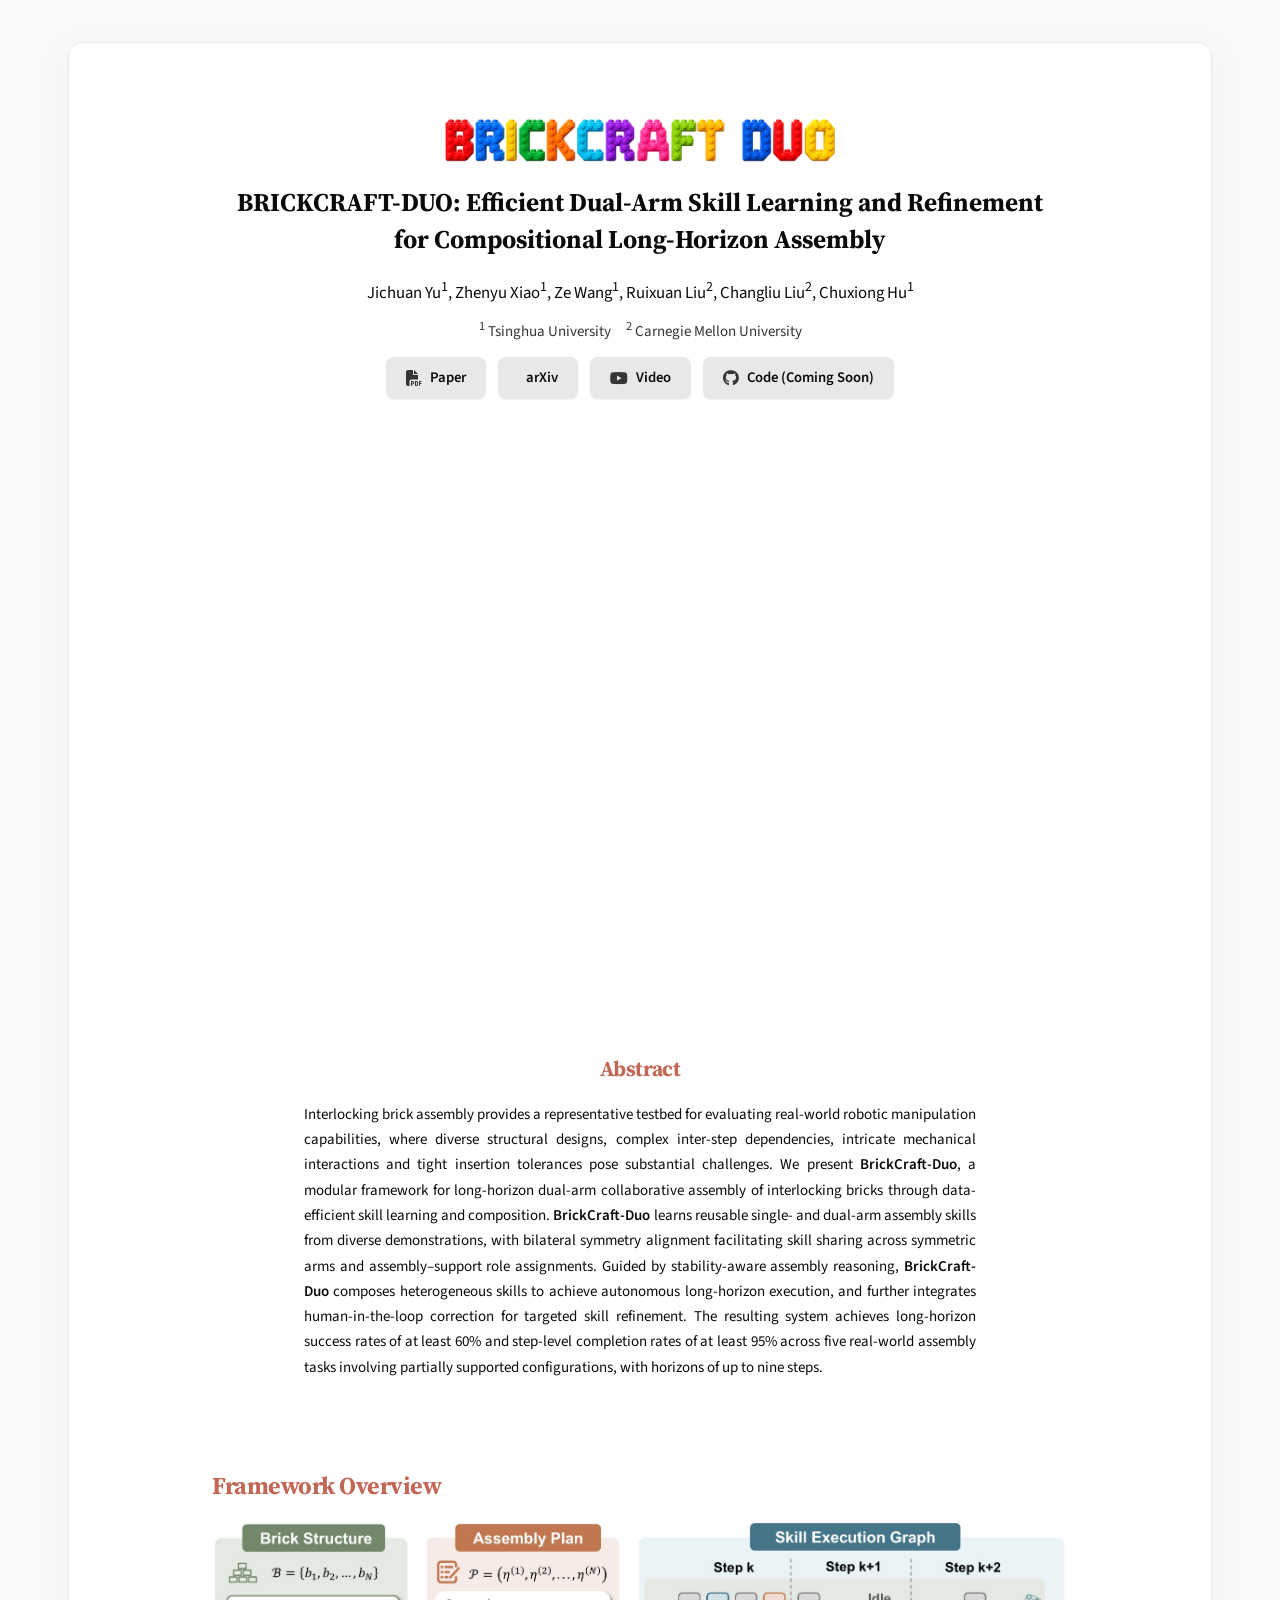
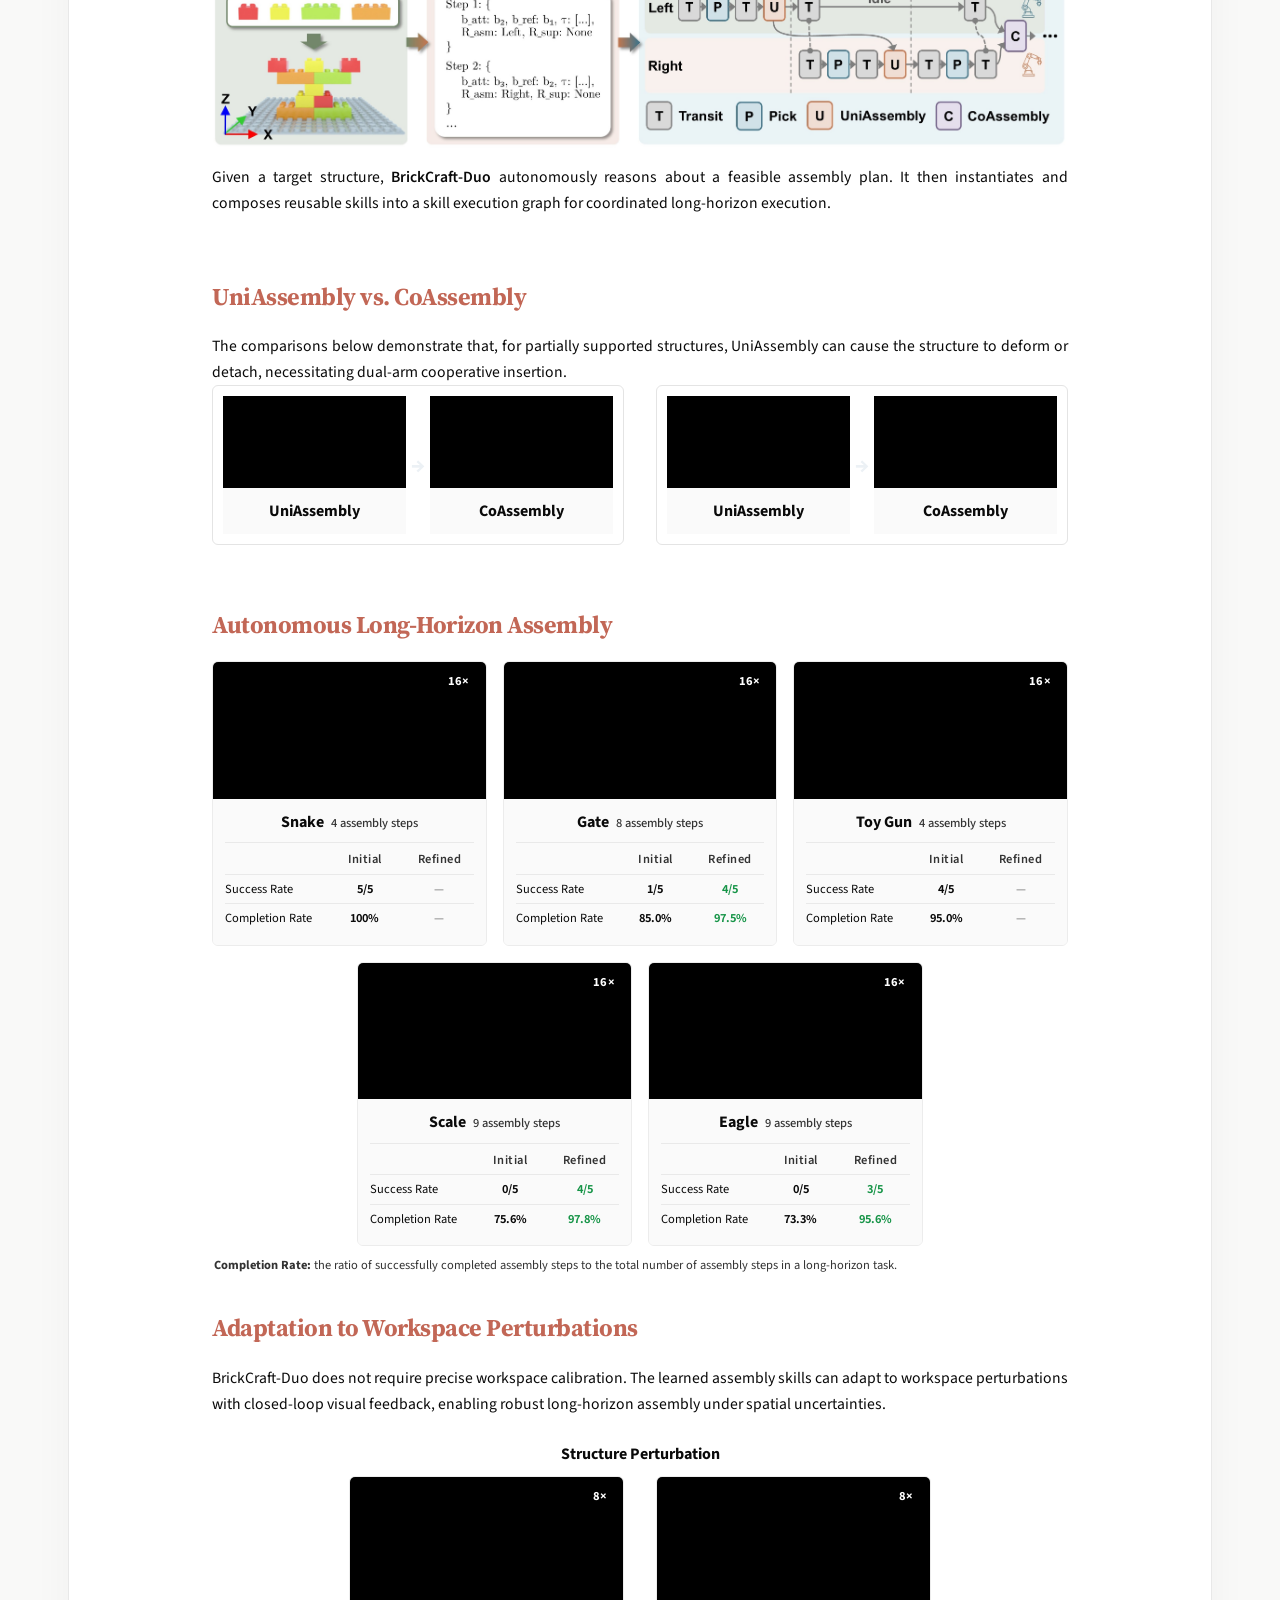
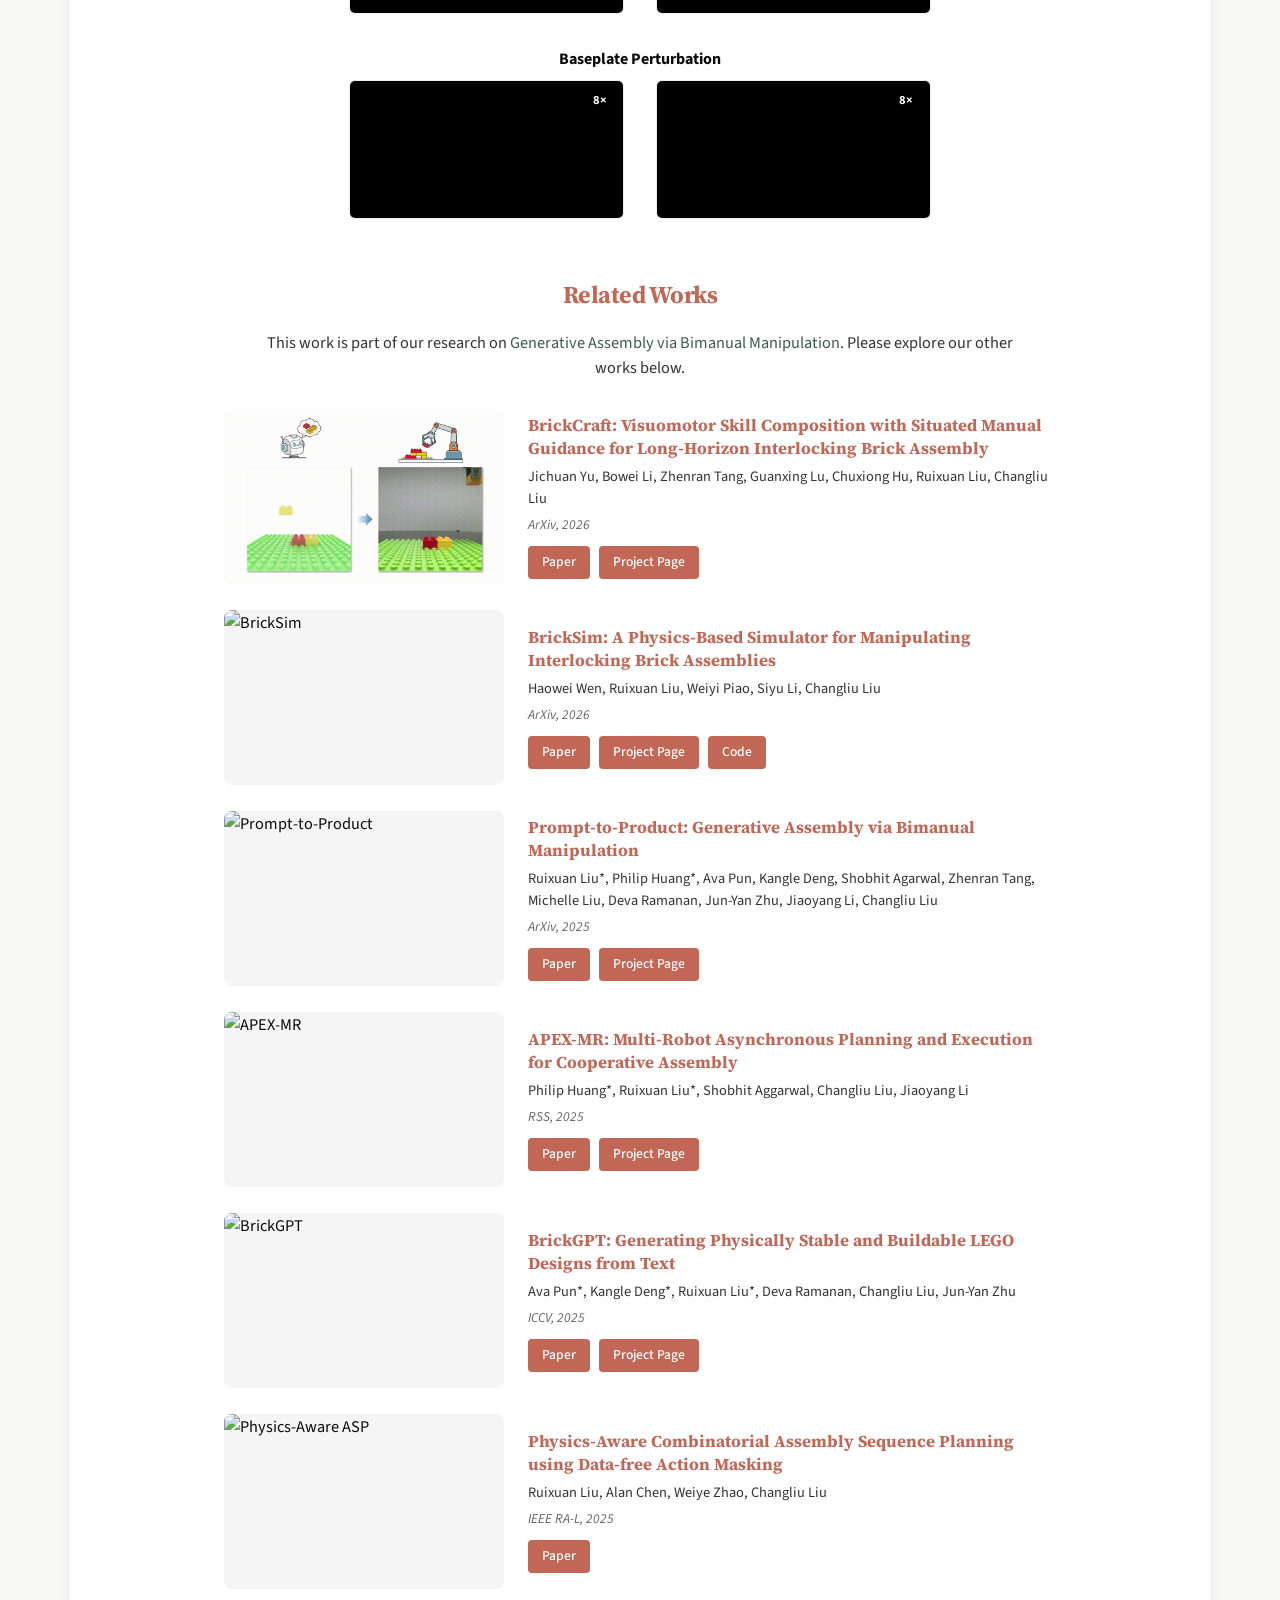
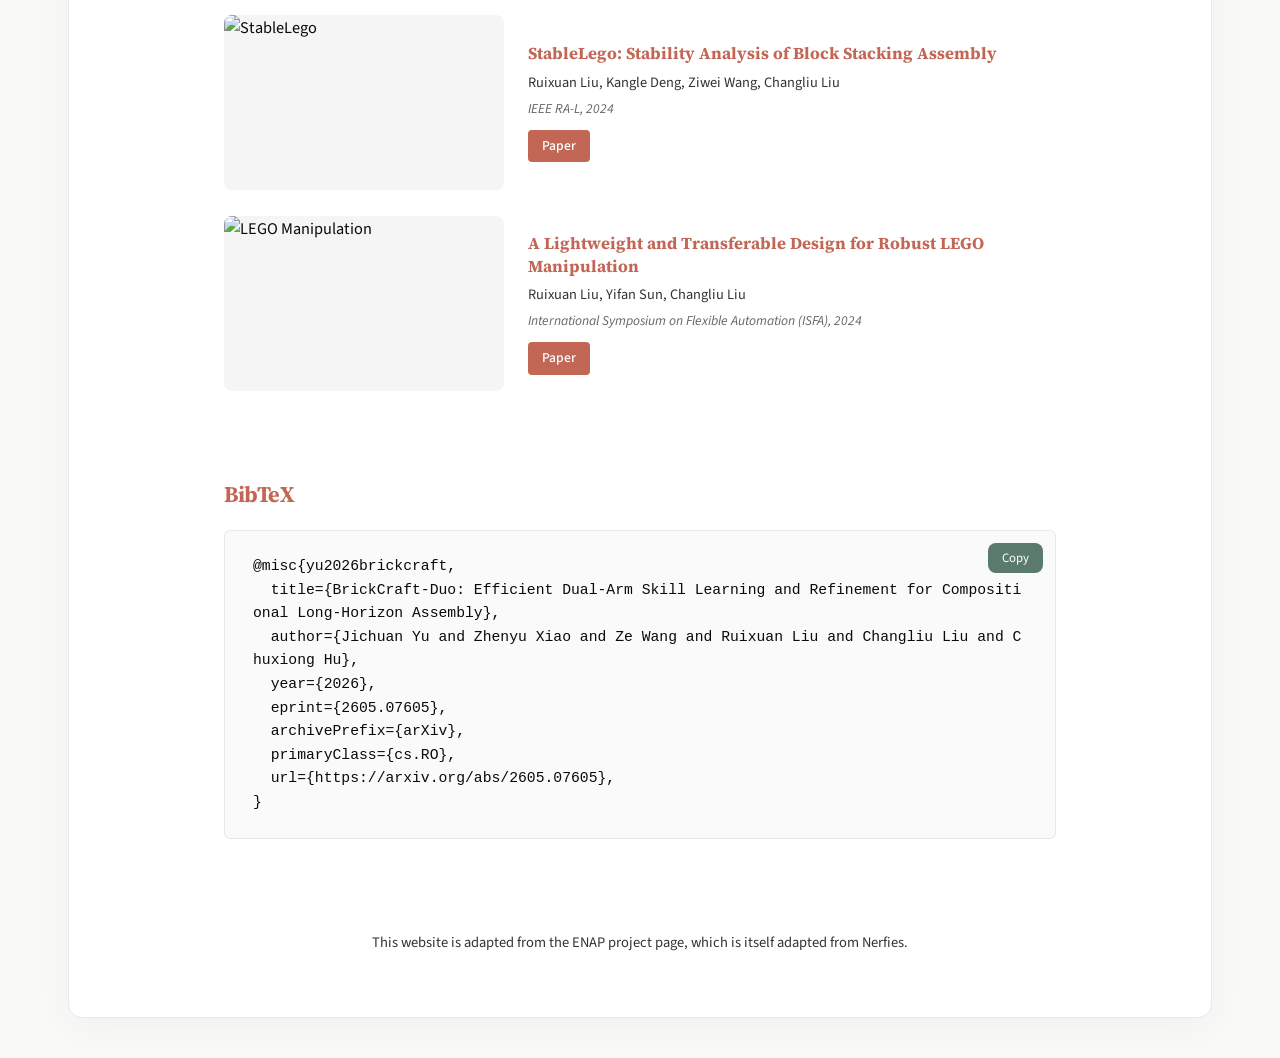
==== commit 7ea0263d: "feat: update project page video results" ====
--- a/index.html
+++ b/index.html
@@ -247,6 +247,11 @@
       border-radius: var(--radius-sm);
       border: none;
     }
+    .framework-figure-link {
+      display: block;
+      width: 100%;
+      cursor: zoom-in;
+    }
     .method-desc {
       margin-top: 14px;
       text-align: justify;
@@ -397,6 +402,96 @@
       .skill-marquee, .skill-marquee video { height: 96px; }
     }
 
+    /* ========== Assembly comparison ========== */
+    .assembly-comparison-section.section {
+      padding-top: calc(var(--chapter-gap) / 2);
+      padding-bottom: calc(var(--chapter-gap) / 2);
+    }
+    .assembly-comparison-list {
+      display: grid;
+      grid-template-columns: repeat(2, minmax(0, 1fr));
+      width: 100%;
+      gap: 32px;
+      max-width: 920px;
+      margin: 0 auto;
+    }
+    .assembly-comparison-group {
+      display: grid;
+      overflow: hidden;
+      padding: 10px;
+      border: 1px solid #e4e4e4;
+      border-radius: var(--radius-sm);
+      background: var(--white);
+    }
+    .assembly-comparison-row {
+      position: relative;
+      display: grid;
+      grid-template-columns: repeat(2, minmax(0, 1fr));
+      gap: 24px;
+      align-items: center;
+    }
+    .assembly-comparison-card {
+      overflow: hidden;
+      background: var(--white);
+    }
+    .assembly-comparison-card video {
+      display: block;
+      width: 100%;
+      background: #000;
+    }
+    .assembly-comparison-card-label {
+      padding: 10px 8px;
+      color: var(--text);
+      background: #fafafa;
+      font-size: 1rem;
+      font-weight: 700;
+      text-align: center;
+    }
+    .assembly-comparison-arrow {
+      position: absolute;
+      top: 50%;
+      left: 50%;
+      z-index: 1;
+      transform: translate(-50%, -50%);
+      color: var(--blue);
+      font-size: 1.4rem;
+      font-weight: 700;
+      line-height: 1;
+      text-align: center;
+    }
+
+    /* ========== Human correction ========== */
+    .correction-section.section {
+      padding-top: calc(var(--chapter-gap) / 2);
+      padding-bottom: calc(var(--chapter-gap) / 2);
+    }
+    .correction-grid {
+      display: grid;
+      grid-template-columns: repeat(2, minmax(0, 1fr));
+      width: 50%;
+      margin: 0 auto;
+      gap: 24px;
+    }
+    .correction-card {
+      overflow: hidden;
+      border: 1px solid #ececec;
+      border-radius: var(--radius-sm);
+      background: var(--white);
+    }
+    .correction-card video {
+      display: block;
+      width: 100%;
+      background: #000;
+    }
+    .correction-card-label {
+      padding: 10px 8px;
+      text-align: center;
+      color: var(--text);
+      background: #fafafa;
+      font-size: 1rem;
+      font-weight: 700;
+    }
+
     /* ========== Long-horizon ========== */
     .longhorizon-grid {
       display: grid;
@@ -482,19 +577,34 @@
     }
     .perturbation-groups {
       display: grid;
-      gap: 18px;
+      gap: 32px;
       margin-top: 24px;
+    }
+    .perturbation-heading {
+      margin-top: 34px;
+    }
+    .perturbation-description {
+      margin-top: 0;
+      text-align: left;
     }
     .perturbation-title {
       margin-bottom: 8px;
       color: var(--text);
       font-size: 1rem;
       font-weight: 700;
+      text-align: center;
     }
     .perturbation-row {
       display: grid;
-      grid-template-columns: repeat(2, minmax(0, 1fr));
-      gap: 16px;
+      grid-template-columns: repeat(2, calc((100% - 32px) / 3));
+      justify-content: center;
+      gap: 32px;
+    }
+    .perturbation-card:first-child {
+      grid-column: auto;
+    }
+    .perturbation-card:last-child {
+      grid-column: auto;
     }
     .perturbation-card {
       position: relative;
@@ -509,11 +619,28 @@
       background: #000;
     }
     @media (max-width: 700px) {
+      .assembly-comparison-list {
+        width: 100%;
+        gap: 24px;
+        grid-template-columns: 1fr;
+      }
+      .assembly-comparison-row {
+        grid-template-columns: repeat(2, minmax(0, 1fr));
+        gap: 24px;
+      }
+      .assembly-comparison-arrow { font-size: 1.2rem; }
+      .assembly-comparison-card-label {
+        padding: 8px 4px;
+        font-size: 0.88rem;
+      }
+      .correction-grid { grid-template-columns: 1fr; }
       .longhorizon-grid { grid-template-columns: 1fr; }
       .lh-card,
       .lh-card:nth-child(4),
       .lh-card:nth-child(5) { grid-column: 1; }
       .perturbation-row { grid-template-columns: 1fr; }
+      .perturbation-card:first-child,
+      .perturbation-card:last-child { grid-column: 1; }
     }
 
     /* ========== Tables ========== */
@@ -804,7 +931,7 @@
     <div class="link-buttons">
       <a href="http://arxiv.org/abs/2605.07605" class="link-btn link-btn--paper" target="_blank" rel="noopener noreferrer"><i class="fas fa-file-pdf"></i> Paper</a>
       <a href="http://arxiv.org/abs/2605.07605" class="link-btn link-btn--arxiv" target="_blank" rel="noopener noreferrer"><i class="ai ai-arxiv"></i> arXiv</a>
-      <a href="https://www.youtube.com/watch?v=sZ7zSOQCEgQ" class="link-btn link-btn--video" target="_blank" rel="noopener noreferrer"><i class="fab fa-youtube"></i> Video</a>
+      <a href="https://www.youtube.com/watch?v=p5F7kxkQgAU" class="link-btn link-btn--video" target="_blank" rel="noopener noreferrer"><i class="fab fa-youtube"></i> Video</a>
       <a href="#" class="link-btn link-btn--code" target="_blank" rel="noopener noreferrer"><i class="fab fa-github"></i> Code (Coming Soon)</a>
     </div>
 
@@ -819,7 +946,7 @@
   <div class="container" style="text-align:center;">
 
     <div style="max-width:880px; width:100%; aspect-ratio:16/9; margin:0 auto; border-radius:8px; overflow:hidden;">
-      <iframe class="teaser-media" src="https://www.youtube.com/embed/sZ7zSOQCEgQ" title="BrickCraft teaser video" frameborder="0" allow="accelerometer; autoplay; clipboard-write; encrypted-media; gyroscope; picture-in-picture; web-share" referrerpolicy="strict-origin-when-cross-origin" allowfullscreen style="width:100%; height:100%; border:0;"></iframe>
+      <iframe class="teaser-media" src="https://www.youtube.com/embed/p5F7kxkQgAU" title="BrickCraft teaser video" frameborder="0" allow="accelerometer; autoplay; clipboard-write; encrypted-media; gyroscope; picture-in-picture; web-share" referrerpolicy="strict-origin-when-cross-origin" allowfullscreen style="width:100%; height:100%; border:0;"></iframe>
     </div>
 
   </div>
@@ -883,16 +1010,17 @@
 <!-- ============================================================
      SECTION 3: METHOD OVERVIEW
      ============================================================ -->
-<!-- <section class="section method-section" id="method">
+<section class="section method-section" id="method">
   <div class="container">
-      <div class="section-title section-title--major">Method Overview</div>
-      <img class="method-figure" src="./static/images/brickcraft/method_overview.png" alt="BrickCraft overview: digital design → skill-oriented assembly reasoning → assembly intent grounding → compositional visuomotor execution → physical product" />
-
-      <p class="method-desc">
-        <span class="bc">BrickCraft</span> transforms a digital design into a physical product through three phases: (i) <strong>Skill-Oriented Assembly Reasoning</strong> decomposes the long-horizon task into steps anchored to reference bricks and maps them to reusable primitive skills; (ii) <strong>Assembly Intent Grounding</strong> generates situated manuals to provide spatial guidance; and (iii) <strong>Compositional Visuomotor Execution</strong> chains visuomotor skills to complete the assembly.
-      </p>
+    <div class="section-title section-title--major">Framework Overview</div>
+    <a class="framework-figure-link" href="./static/images/framework_overview.jpg" target="_blank" rel="noopener noreferrer" aria-label="Open the BrickCraft-Duo framework overview at full resolution">
+      <img class="method-figure" src="./static/images/framework_overview.jpg" alt="BrickCraft-Duo framework: a target brick structure is converted into an assembly plan and compiled into a dual-arm skill execution graph composed of Transit, Pick, UniAssembly, and CoAssembly skills" loading="lazy" decoding="async" />
+    </a>
+    <p class="method-desc">
+      Given a target structure, <span class="bc">BrickCraft-Duo</span> autonomously reasons about a feasible assembly plan. It then instantiates and composes reusable skills into a skill execution graph for coordinated long-horizon execution.
+    </p>
   </div>
-</section> -->
+</section>
 
 <!-- ============================================================
      SECTION 4: TECHNICAL IMPLEMENTATION
@@ -998,12 +1126,87 @@
 
 
 <!-- ============================================================
-     SECTION 6: LONG-HORIZON ASSEMBLY
+     SECTION 6: ASSEMBLY COMPARISON
+     ============================================================ -->
+<section class="section assembly-comparison-section" id="assembly-comparison">
+  <div class="container">
+    <div class="section-title section-title--major">UniAssembly vs. CoAssembly</div>
+    <p class="method-desc">
+      The comparisons below demonstrate that, for partially supported structures, UniAssembly can cause the structure to deform or detach, necessitating dual-arm cooperative insertion.
+    </p>
+    <div class="assembly-comparison-list">
+      <div class="assembly-comparison-group">
+        <div class="assembly-comparison-row">
+          <div class="assembly-comparison-card">
+            <video autoplay muted loop playsinline preload="metadata">
+              <source src="./static/videos/uniassembly1.mp4" type="video/mp4" />
+            </video>
+            <div class="assembly-comparison-card-label">UniAssembly</div>
+          </div>
+          <div class="assembly-comparison-arrow" aria-label="compared with">&rarr;</div>
+          <div class="assembly-comparison-card">
+            <video autoplay muted loop playsinline preload="metadata">
+              <source src="./static/videos/coassembly1.mp4" type="video/mp4" />
+            </video>
+            <div class="assembly-comparison-card-label">CoAssembly</div>
+          </div>
+        </div>
+      </div>
+      <div class="assembly-comparison-group">
+        <div class="assembly-comparison-row">
+          <div class="assembly-comparison-card">
+            <video autoplay muted loop playsinline preload="metadata">
+              <source src="./static/videos/uniassembly2.mp4" type="video/mp4" />
+            </video>
+            <div class="assembly-comparison-card-label">UniAssembly</div>
+          </div>
+          <div class="assembly-comparison-arrow" aria-label="compared with">&rarr;</div>
+          <div class="assembly-comparison-card">
+            <video autoplay muted loop playsinline preload="metadata">
+              <source src="./static/videos/coassembly2.mp4" type="video/mp4" />
+            </video>
+            <div class="assembly-comparison-card-label">CoAssembly</div>
+          </div>
+        </div>
+      </div>
+    </div>
+  </div>
+</section>
+
+<!-- ============================================================
+     SECTION 7: HUMAN CORRECTION
+     ============================================================ -->
+<!-- <section class="section correction-section" id="human-correction">
+  <div class="container">
+    <div class="section-title section-title--major">Human Correction</div>
+    <p class="method-desc">
+      Targeted human interventions correct underperforming assembly steps, and the resulting trajectories are used to refine the reusable skill policies.
+    </p>
+    <div class="correction-grid">
+      <div class="correction-card">
+        <video autoplay muted loop playsinline preload="metadata">
+          <source src="./static/videos/human_correction_uniassembly.mp4" type="video/mp4" />
+        </video>
+        <div class="correction-card-label">UniAssembly</div>
+      </div>
+      <div class="correction-card">
+        <video autoplay muted loop playsinline preload="metadata">
+          <source src="./static/videos/human_correction_coassembly.mp4" type="video/mp4" />
+        </video>
+        <div class="correction-card-label">CoAssembly</div>
+      </div>
+    </div>
+  </div>
+</section>
+-->
+
+<!-- ============================================================
+     SECTION 8: LONG-HORIZON ASSEMBLY
      ============================================================ -->
 <section class="section results-section" id="longhorizon">
   <div class="container">
 
-    <div class="section-title section-title--major">Long-Horizon Assembly</div>
+    <div class="section-title section-title--major">Autonomous Long-Horizon Assembly</div>
 
     <div class="longhorizon-grid">
       <div class="lh-card">
@@ -1072,8 +1275,13 @@
       <strong>Completion Rate:</strong> the ratio of successfully completed assembly steps to the total number of assembly steps in a long-horizon task.
     </p>
 
+    <div class="section-title section-title--major perturbation-heading">Adaptation to Workspace Perturbations</div>
+    <p class="method-desc perturbation-description">
+      BrickCraft-Duo does not require precise workspace calibration. The learned assembly skills can adapt to workspace perturbations with closed-loop visual feedback, enabling robust long-horizon assembly under spatial uncertainties.
+    </p>
+
     <div class="perturbation-groups">
-      <div class="perturbation-group">
+      <div class="perturbation-group perturbation-group--structure">
         <div class="perturbation-title">Structure Perturbation</div>
         <div class="perturbation-row">
           <div class="perturbation-card">
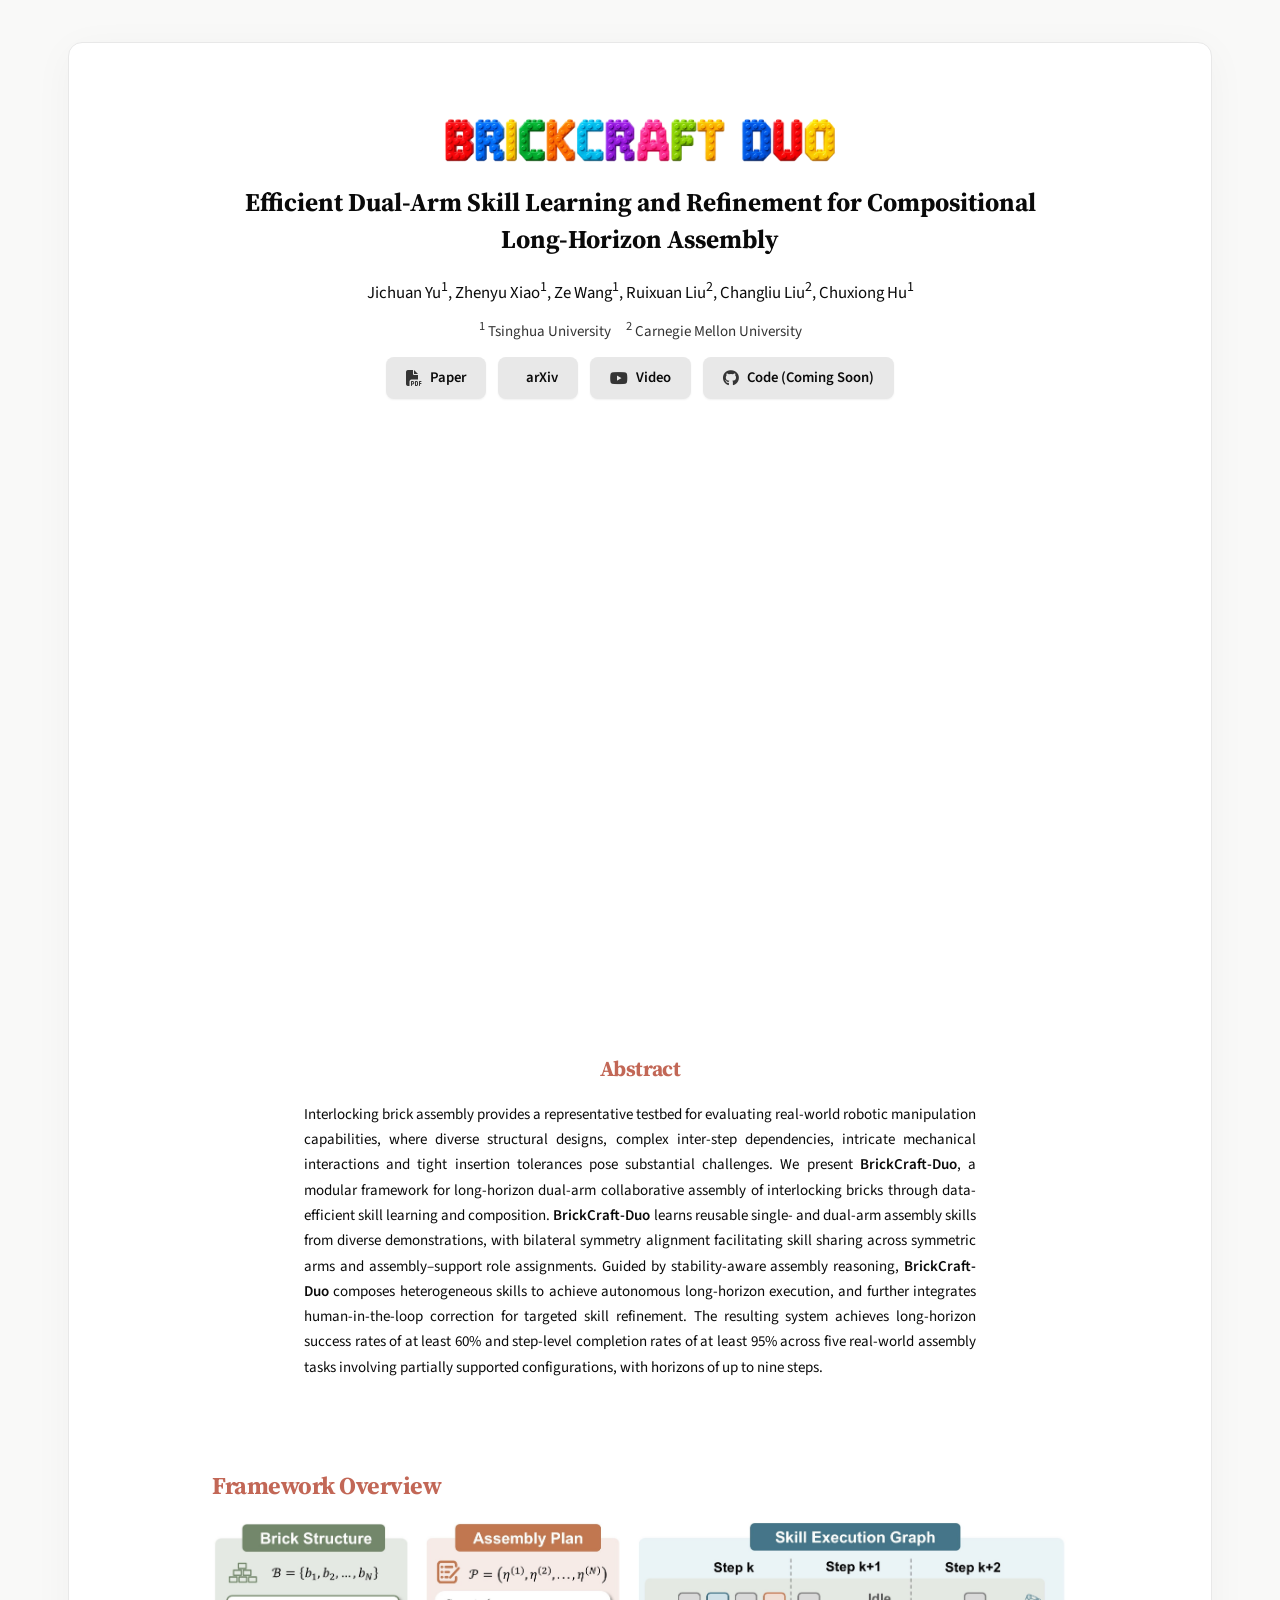
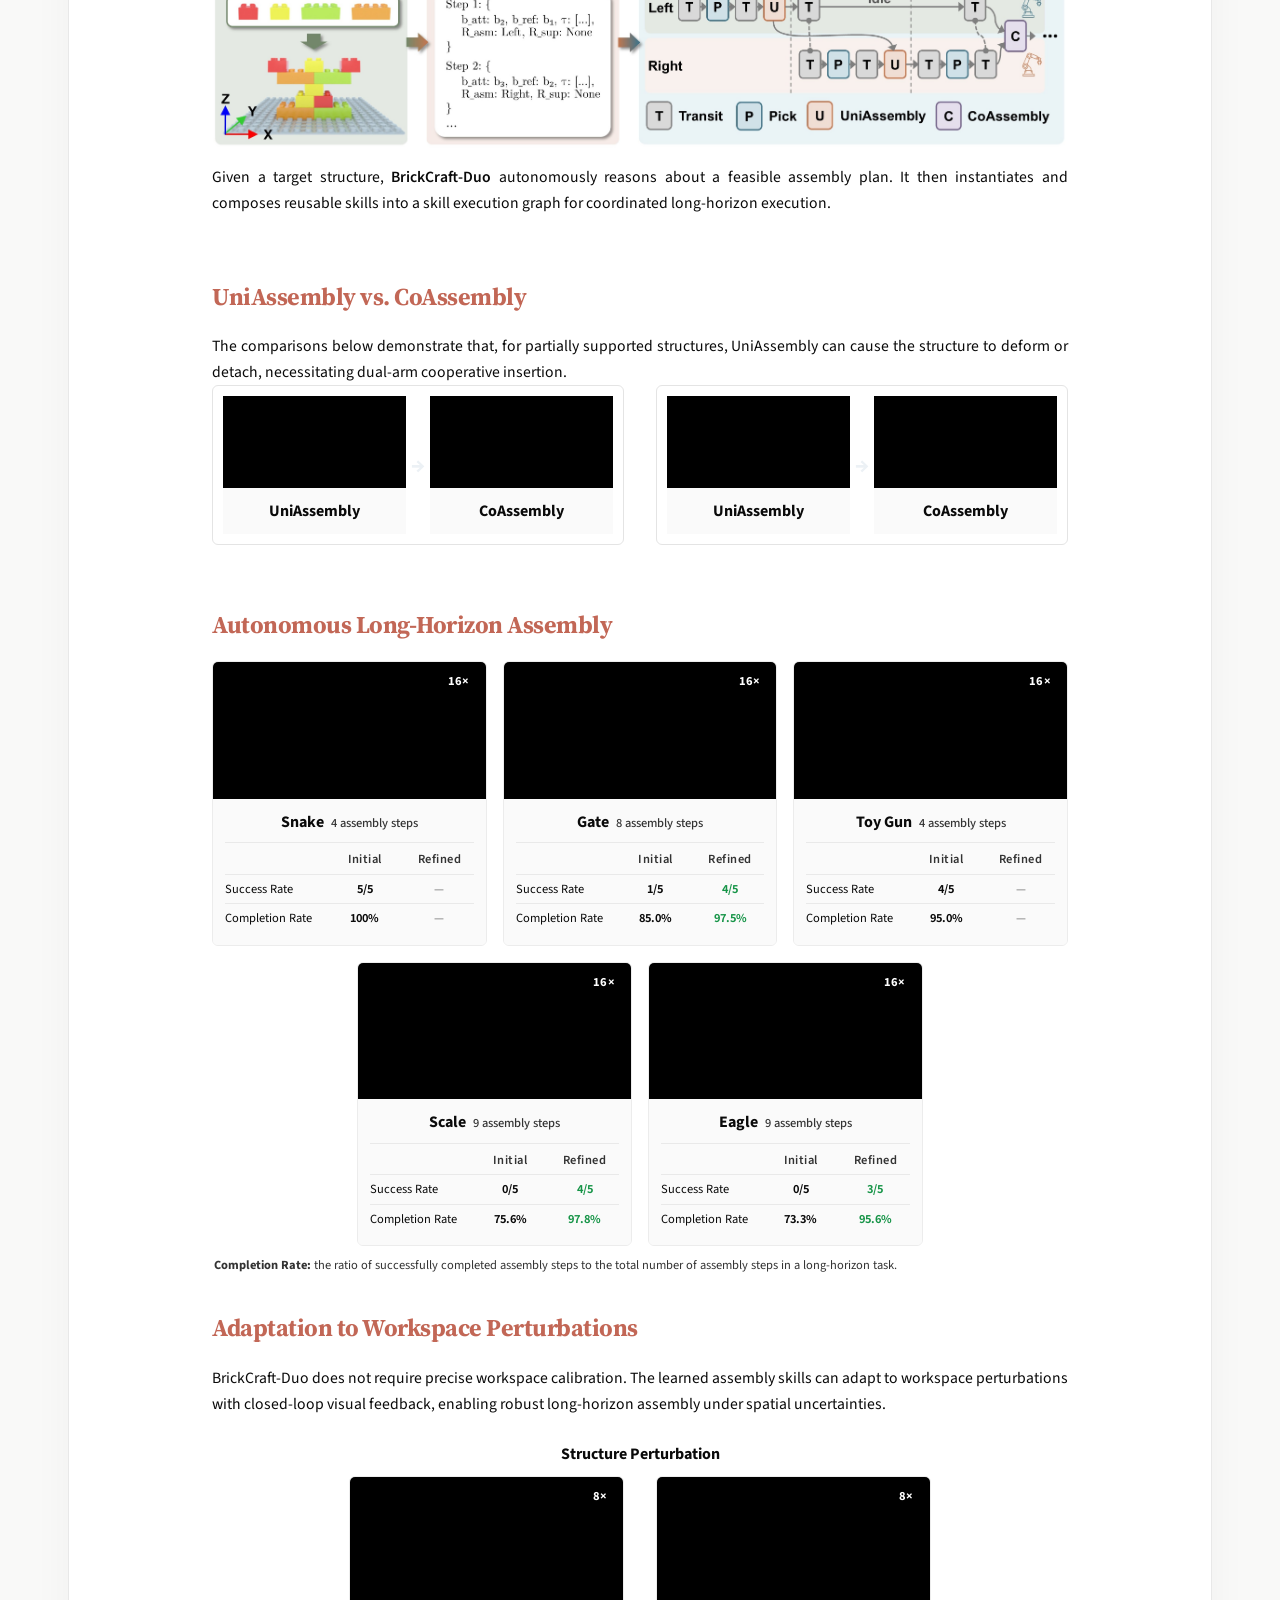
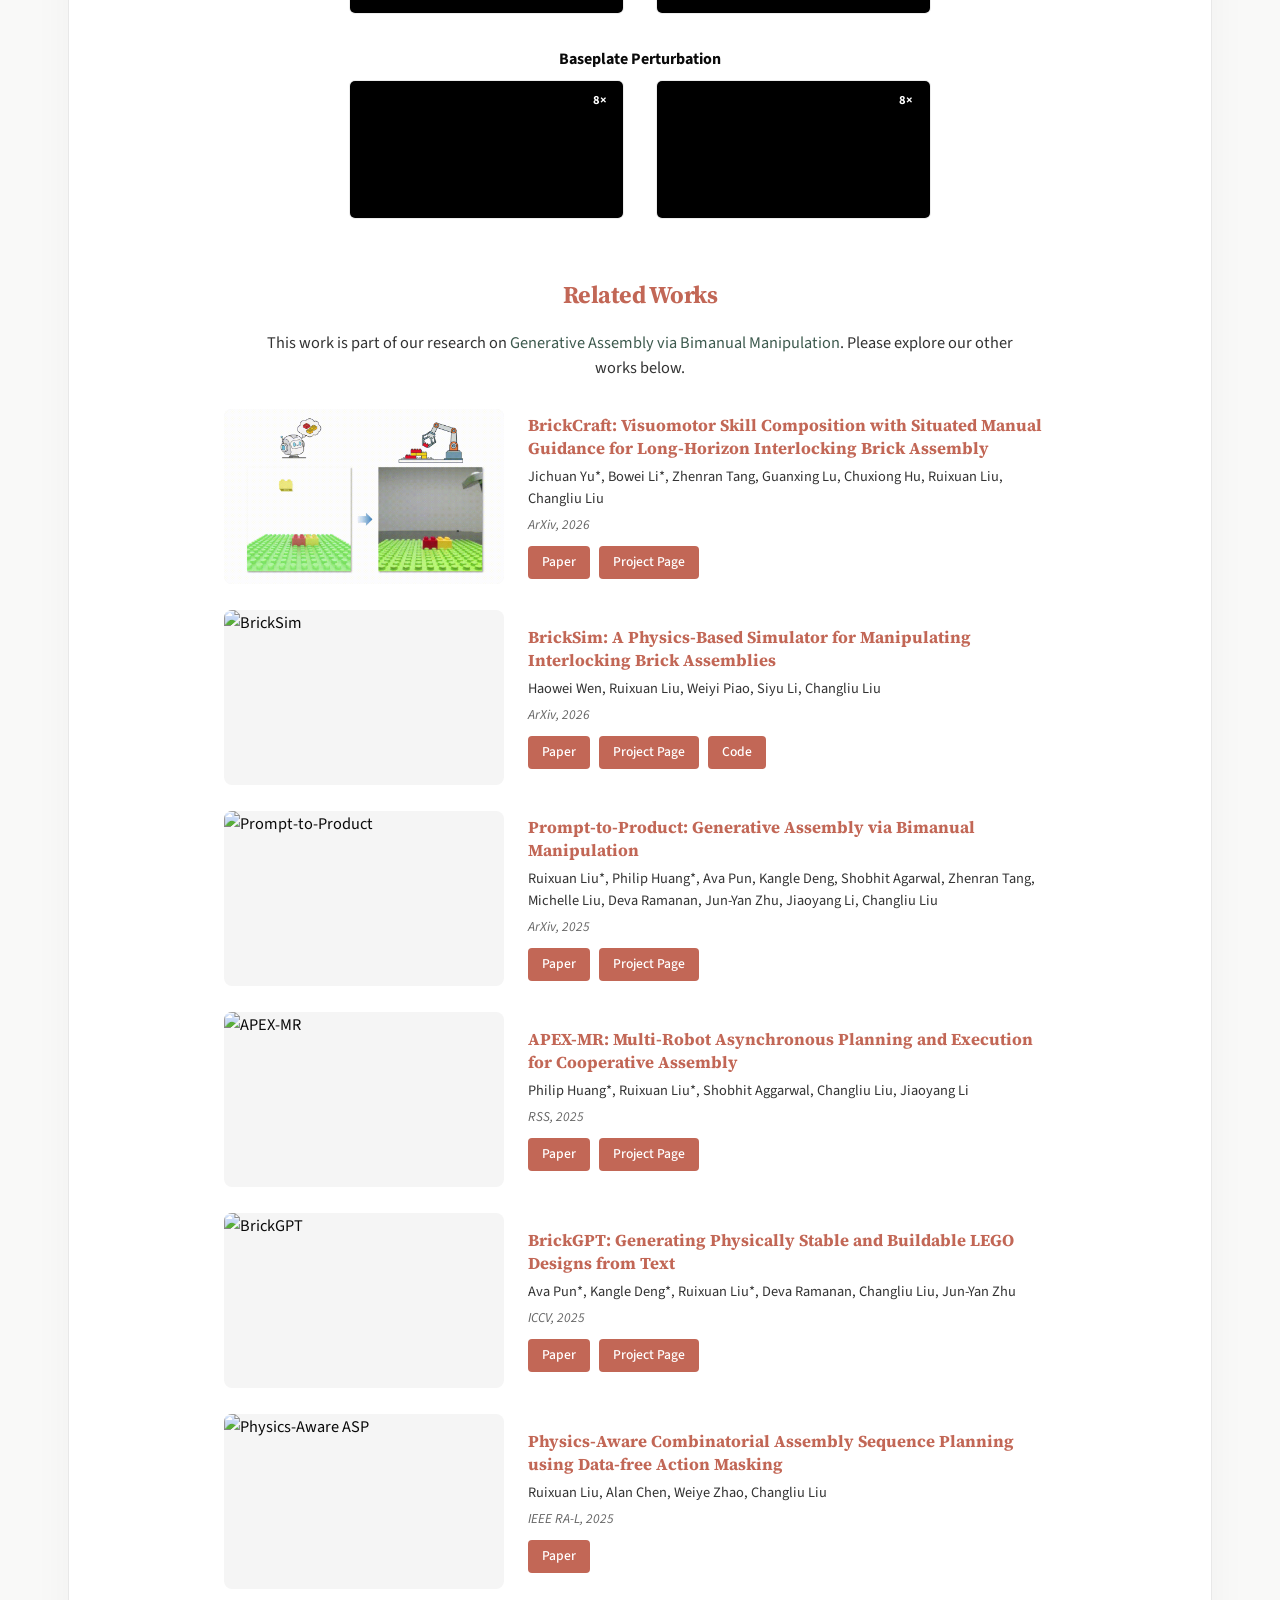
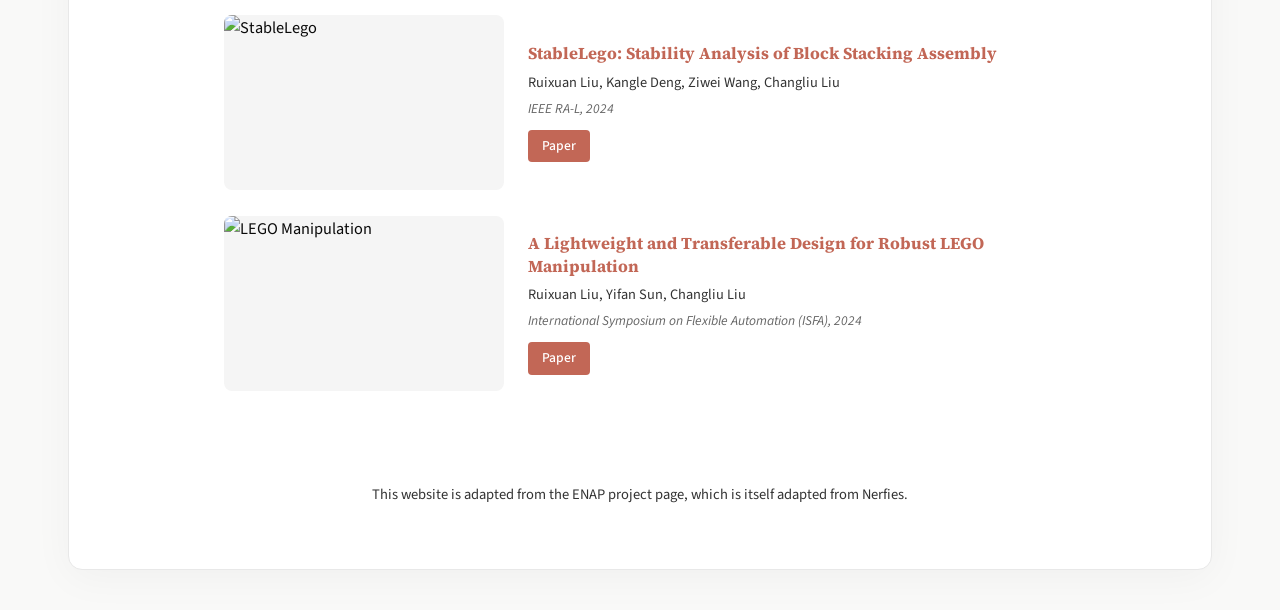
==== commit 1e0d1a6e: "fix title" ====
--- a/index.html
+++ b/index.html
@@ -3,7 +3,7 @@
 <head>
   <meta charset="utf-8" />
   <meta name="viewport" content="width=device-width, initial-scale=1" />
-  <title>BrickCraft-Duo: Efficient Dual-Arm Skill Learning and Refinement for Compositional Long-Horizon Assembly</title>
+  <title>Efficient Dual-Arm Skill Learning and Refinement for Compositional Long-Horizon Assembly</title>
 
   <!-- KaTeX (math rendering) -->
   <link rel="stylesheet" href="https://cdn.jsdelivr.net/npm/katex@0.16.9/dist/katex.min.css" />
@@ -69,7 +69,6 @@
     .section { padding: 56px 0; }
     .takeaways-section.section { padding-top: 56px; padding-bottom: calc(var(--chapter-gap) / 2); }
     .method-section.section    { padding-top: calc(var(--chapter-gap) / 2); padding-bottom: calc(var(--chapter-gap) / 2); }
-    .skills-section.section    { padding-top: calc(var(--chapter-gap) / 2); padding-bottom: calc(var(--chapter-gap) / 2); }
     .results-section.section   { padding-top: calc(var(--chapter-gap) / 2); padding-bottom: calc(var(--chapter-gap) / 2); }
     .bibtex-section.section    { padding-top: calc(var(--chapter-gap) / 2); padding-bottom: 56px; }
 
@@ -301,105 +300,6 @@
     .takeaway-label {
       font-weight: 600;
       color: var(--text);
-    }
-
-    /* ========== Skills showcase (marquee strip per skill) ========== */
-    .skill-block {
-      border: 1px solid #ececec;
-      border-radius: var(--radius-sm);
-      background: #fafafa;
-      padding: 16px 18px 14px;
-      margin-bottom: 16px;
-    }
-    .skill-block:last-child { margin-bottom: 0; }
-
-    .skill-block-header {
-      display: flex;
-      flex-wrap: wrap;
-      align-items: baseline;
-      gap: 10px 14px;
-      margin-bottom: 12px;
-    }
-    .skill-tau {
-      font-family: "STIX Two Math", "Times New Roman", serif;
-      font-size: 1.1rem;
-      font-weight: 700;
-      color: var(--brick);
-      letter-spacing: 0.02em;
-    }
-    .skill-desc {
-      font-size: 0.92rem;
-      color: var(--text-light);
-      line-height: 1.5;
-    }
-
-    /* Marquee strip: a wide hstacked video that auto-scrolls left.
-       The video is rendered twice side-by-side so the loop is seamless. */
-    .skill-row {
-      display: grid;
-      grid-template-columns: 64px 1fr;
-      gap: 10px;
-      align-items: stretch;
-      margin-bottom: 8px;
-    }
-    .skill-row:last-child { margin-bottom: 0; }
-    .skill-row-label {
-      display: flex;
-      align-items: center;
-      justify-content: center;
-      font-size: 0.78rem;
-      font-weight: 700;
-      letter-spacing: 0.04em;
-      text-transform: uppercase;
-      color: var(--text);
-      background: #efe9d8;
-      border-radius: 4px;
-      padding: 4px;
-    }
-    .skill-row-label--unseen { background: #e0eaf3; color: #28466b; }
-
-    .skill-marquee {
-      overflow: hidden;
-      border-radius: 4px;
-      background: #000;
-      position: relative;
-      height: 110px;
-    }
-    .skill-marquee-track {
-      display: flex;
-      width: max-content;
-    }
-    .skill-marquee--left  .skill-marquee-track { animation: skill-scroll-left  32s linear infinite; }
-    .skill-marquee--right .skill-marquee-track { animation: skill-scroll-right 32s linear infinite; }
-    .skill-marquee video {
-      height: 110px;
-      width: auto;
-      display: block;
-      flex-shrink: 0;
-      pointer-events: none;
-    }
-    @keyframes skill-scroll-left  { from { transform: translateX(0); }   to { transform: translateX(-50%); } }
-    @keyframes skill-scroll-right { from { transform: translateX(-50%); } to { transform: translateX(0); } }
-    @media (prefers-reduced-motion: reduce) {
-      .skill-marquee-track { animation: none; }
-    }
-    @media (max-width: 700px) {
-      .skill-row { grid-template-columns: 1fr; gap: 6px; }
-      .skill-row-label { padding: 3px 8px; }
-      .skill-marquee, .skill-marquee video { height: 84px; }
-    }
-
-    .qual-hint {
-      font-size: 0.98rem;
-      line-height: 1.55;
-      color: var(--text-light);
-      margin: 0 0 14px 0;
-      max-width: 52rem;
-      font-style: italic;
-    }
-
-    @media (max-width: 700px) {
-      .skill-marquee, .skill-marquee video { height: 96px; }
     }
 
     /* ========== Assembly comparison ========== */
@@ -911,8 +811,8 @@
     <img class="brickcraft-wordmark" src="./static/images/brickcraft_duo_logo.png" alt="BrickCraft-Duo" style="max-width: 400px;" />
 
     <h1 class="paper-title">
-      <span class="paper-title__line">BRICKCRAFT-DUO: Efficient Dual-Arm Skill Learning and Refinement</span>
-      <span class="paper-title__sub">for Compositional Long-Horizon Assembly</span>
+      <span class="paper-title__line">Efficient Dual-Arm Skill Learning and Refinement for Compositional</span>
+      <span class="paper-title__sub">Long-Horizon Assembly</span>
     </h1>
 
     <div class="authors">
@@ -1038,91 +938,6 @@
 </section> -->
 
 
-<!-- ============================================================
-     SECTION 5: VISUOMOTOR SKILLS — Tabs per primitive skill
-     ============================================================ -->
-<!-- <section class="section skills-section" id="skills">
-  <div class="container">
-    <div class="section-title section-title--major">Qualitative Results</div>
-    <p class="method-desc" style="margin-bottom: 1rem;">
-      We trained three visuomotor assembly skills on a broad range of demonstrations. The situated manual enables these skills to execute diverse assembly tasks with seamless adaptation to unseen structures.
-    </p>
-    <div class="skills-stack">
-      <div class="skill-block">
-        <div class="skill-block-header">
-          <span class="skill-tau">τ = [0, 0, 1, 0]</span>
-          <span class="skill-desc">Stack target brick directly on top of the highlighted reference brick.</span>
-        </div>
-        <div class="skill-row">
-          <div class="skill-row-label">Seen</div>
-          <div class="skill-marquee skill-marquee--right">
-            <div class="skill-marquee-track">
-              <video class="skill-strip" src="./static/videos/brickcraft/skills/skill_strip_0010_seen.mp4" autoplay muted loop playsinline preload="auto"></video>
-              <video class="skill-strip" src="./static/videos/brickcraft/skills/skill_strip_0010_seen.mp4" autoplay muted loop playsinline preload="auto" aria-hidden="true"></video>
-            </div>
-          </div>
-        </div>
-        <div class="skill-row">
-          <div class="skill-row-label skill-row-label--unseen">Unseen</div>
-          <div class="skill-marquee skill-marquee--left">
-            <div class="skill-marquee-track">
-              <video class="skill-strip" src="./static/videos/brickcraft/skills/skill_strip_0010_unseen.mp4" autoplay muted loop playsinline preload="auto"></video>
-              <video class="skill-strip" src="./static/videos/brickcraft/skills/skill_strip_0010_unseen.mp4" autoplay muted loop playsinline preload="auto" aria-hidden="true"></video>
-            </div>
-          </div>
-        </div>
-      </div>
-      <div class="skill-block">
-        <div class="skill-block-header">
-          <span class="skill-tau">τ = [1, 0, 1, 0]</span>
-          <span class="skill-desc">Place target brick offset by 1 stud in x, then stack on top of the reference.</span>
-        </div>
-        <div class="skill-row">
-          <div class="skill-row-label">Seen</div>
-          <div class="skill-marquee skill-marquee--right">
-            <div class="skill-marquee-track">
-              <video class="skill-strip" src="./static/videos/brickcraft/skills/skill_strip_1010_seen.mp4" autoplay muted loop playsinline preload="auto"></video>
-              <video class="skill-strip" src="./static/videos/brickcraft/skills/skill_strip_1010_seen.mp4" autoplay muted loop playsinline preload="auto" aria-hidden="true"></video>
-            </div>
-          </div>
-        </div>
-        <div class="skill-row">
-          <div class="skill-row-label skill-row-label--unseen">Unseen</div>
-          <div class="skill-marquee skill-marquee--left">
-            <div class="skill-marquee-track">
-              <video class="skill-strip" src="./static/videos/brickcraft/skills/skill_strip_1010_unseen.mp4" autoplay muted loop playsinline preload="auto"></video>
-              <video class="skill-strip" src="./static/videos/brickcraft/skills/skill_strip_1010_unseen.mp4" autoplay muted loop playsinline preload="auto" aria-hidden="true"></video>
-            </div>
-          </div>
-        </div>
-      </div>
-      <div class="skill-block">
-        <div class="skill-block-header">
-          <span class="skill-tau">τ = [2, 0, 0, 0]</span>
-          <span class="skill-desc">Place target brick at the same level as the reference, offset by 2 studs in x.</span>
-        </div>
-        <div class="skill-row">
-          <div class="skill-row-label">Seen</div>
-          <div class="skill-marquee skill-marquee--right">
-            <div class="skill-marquee-track">
-              <video class="skill-strip" src="./static/videos/brickcraft/skills/skill_strip_2000_seen.mp4" autoplay muted loop playsinline preload="auto"></video>
-              <video class="skill-strip" src="./static/videos/brickcraft/skills/skill_strip_2000_seen.mp4" autoplay muted loop playsinline preload="auto" aria-hidden="true"></video>
-            </div>
-          </div>
-        </div>
-        <div class="skill-row">
-          <div class="skill-row-label skill-row-label--unseen">Unseen</div>
-          <div class="skill-marquee skill-marquee--left">
-            <div class="skill-marquee-track">
-              <video class="skill-strip" src="./static/videos/brickcraft/skills/skill_strip_2000_unseen.mp4" autoplay muted loop playsinline preload="auto"></video>
-              <video class="skill-strip" src="./static/videos/brickcraft/skills/skill_strip_2000_unseen.mp4" autoplay muted loop playsinline preload="auto" aria-hidden="true"></video>
-            </div>
-          </div>
-        </div>
-      </div>
-    </div>
-  </div>
-</section> -->
 
 
 <!-- ============================================================
@@ -1429,7 +1244,7 @@
         </div>
         <div class="rw-text">
           <h3 class="rw-title">BrickCraft: Visuomotor Skill Composition with Situated Manual Guidance for Long-Horizon Interlocking Brick Assembly</h3>
-          <p class="rw-authors">Jichuan Yu, Bowei Li, Zhenran Tang, Guanxing Lu, Chuxiong Hu, Ruixuan Liu, Changliu Liu</p>
+          <p class="rw-authors">Jichuan Yu*, Bowei Li*, Zhenran Tang, Guanxing Lu, Chuxiong Hu, Ruixuan Liu, Changliu Liu</p>
           <p class="rw-venue">ArXiv, 2026</p>
           <p class="rw-links">
             <a class="rw-btn" href="https://arxiv.org/abs/2605.07605" target="_blank" rel="noopener noreferrer">Paper</a>
@@ -1549,13 +1364,13 @@
 <!-- ============================================================
      SECTION 8: BIBTEX
      ============================================================ -->
-<section class="section bibtex-section">
+<!-- <section class="section bibtex-section">
   <div class="container">
     <div class="section-title">BibTeX</div>
     <div class="bibtex-block">
       <button class="copy-btn" id="copy-bib">Copy</button>
       <pre id="bibtex-content">@misc{yu2026brickcraft,
-  title={BrickCraft-Duo: Efficient Dual-Arm Skill Learning and Refinement for Compositional Long-Horizon Assembly},
+  title={Efficient Dual-Arm Skill Learning and Refinement for Compositional Long-Horizon Assembly},
   author={Jichuan Yu and Zhenyu Xiao and Ze Wang and Ruixuan Liu and Changliu Liu and Chuxiong Hu},
   year={2026},
   eprint={2605.07605},
@@ -1566,6 +1381,7 @@
     </div>
   </div>
 </section>
+-->
 
 
 <!-- ============================================================
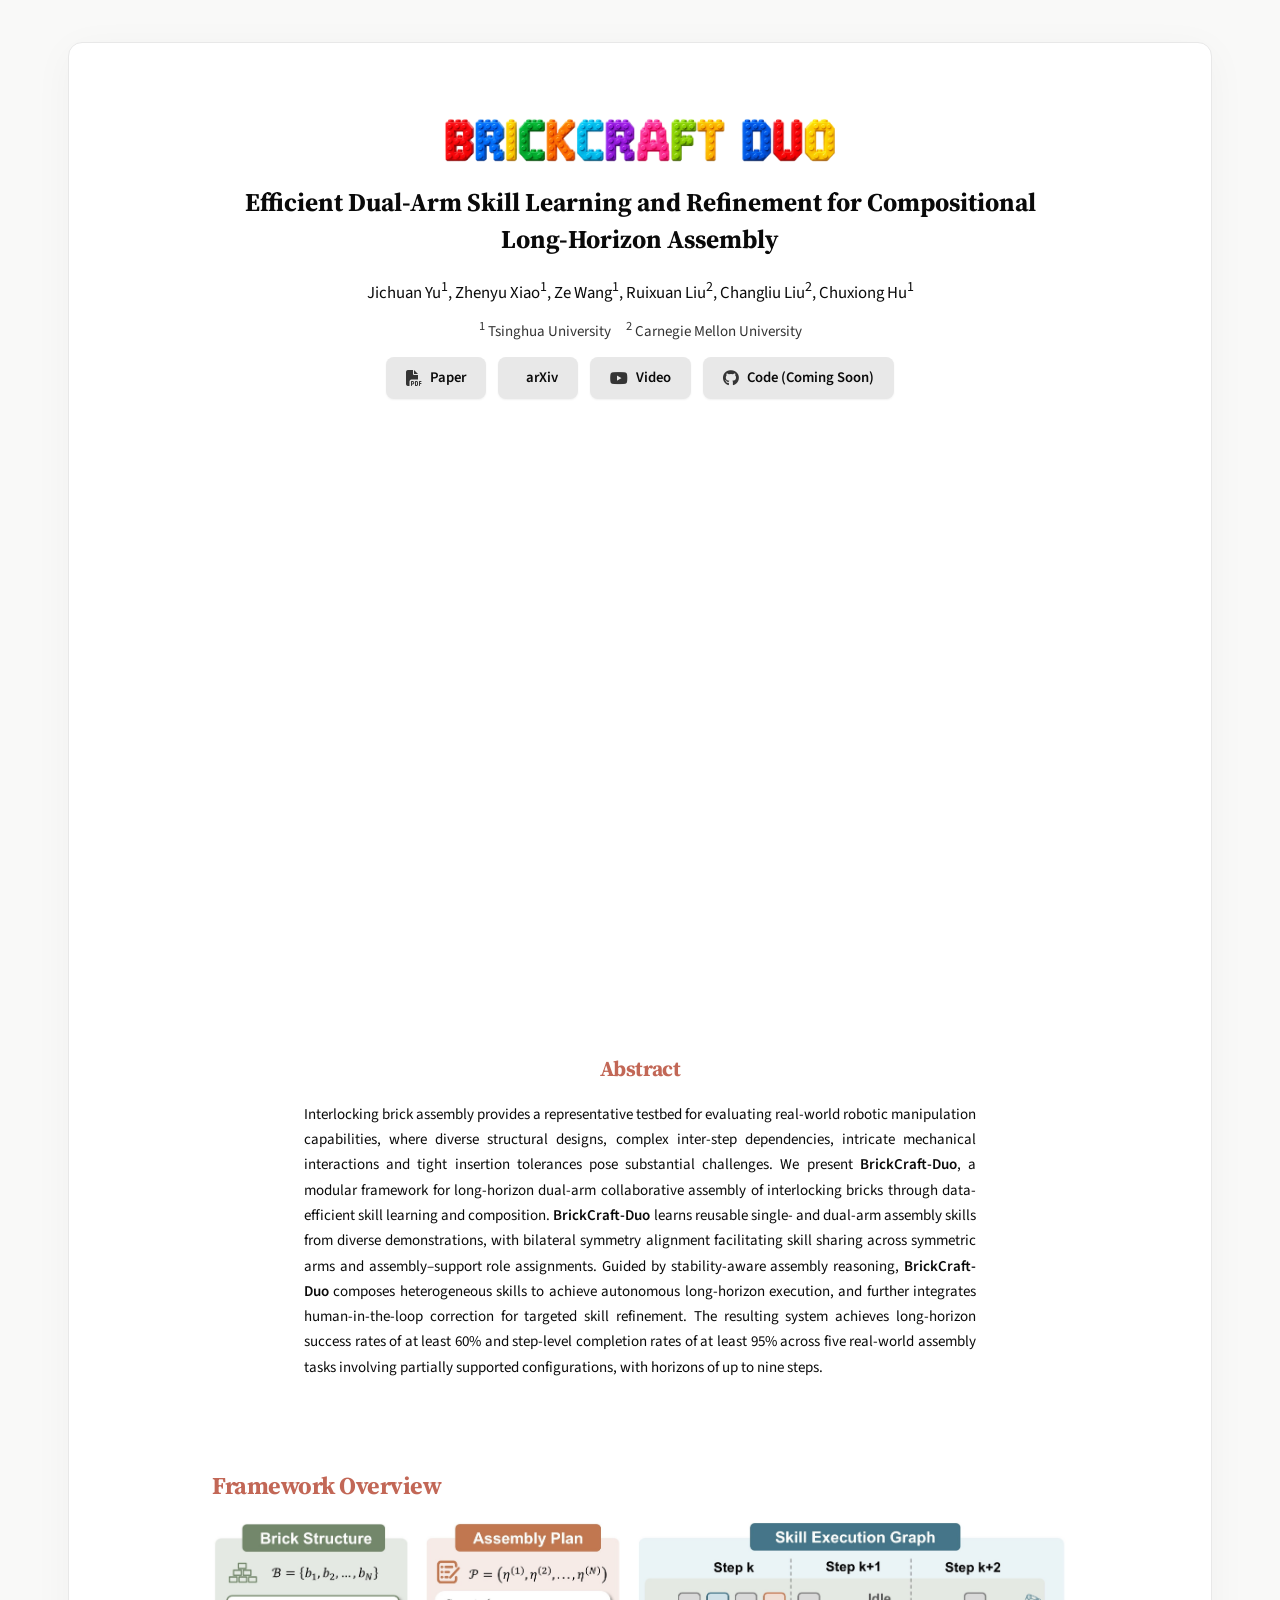
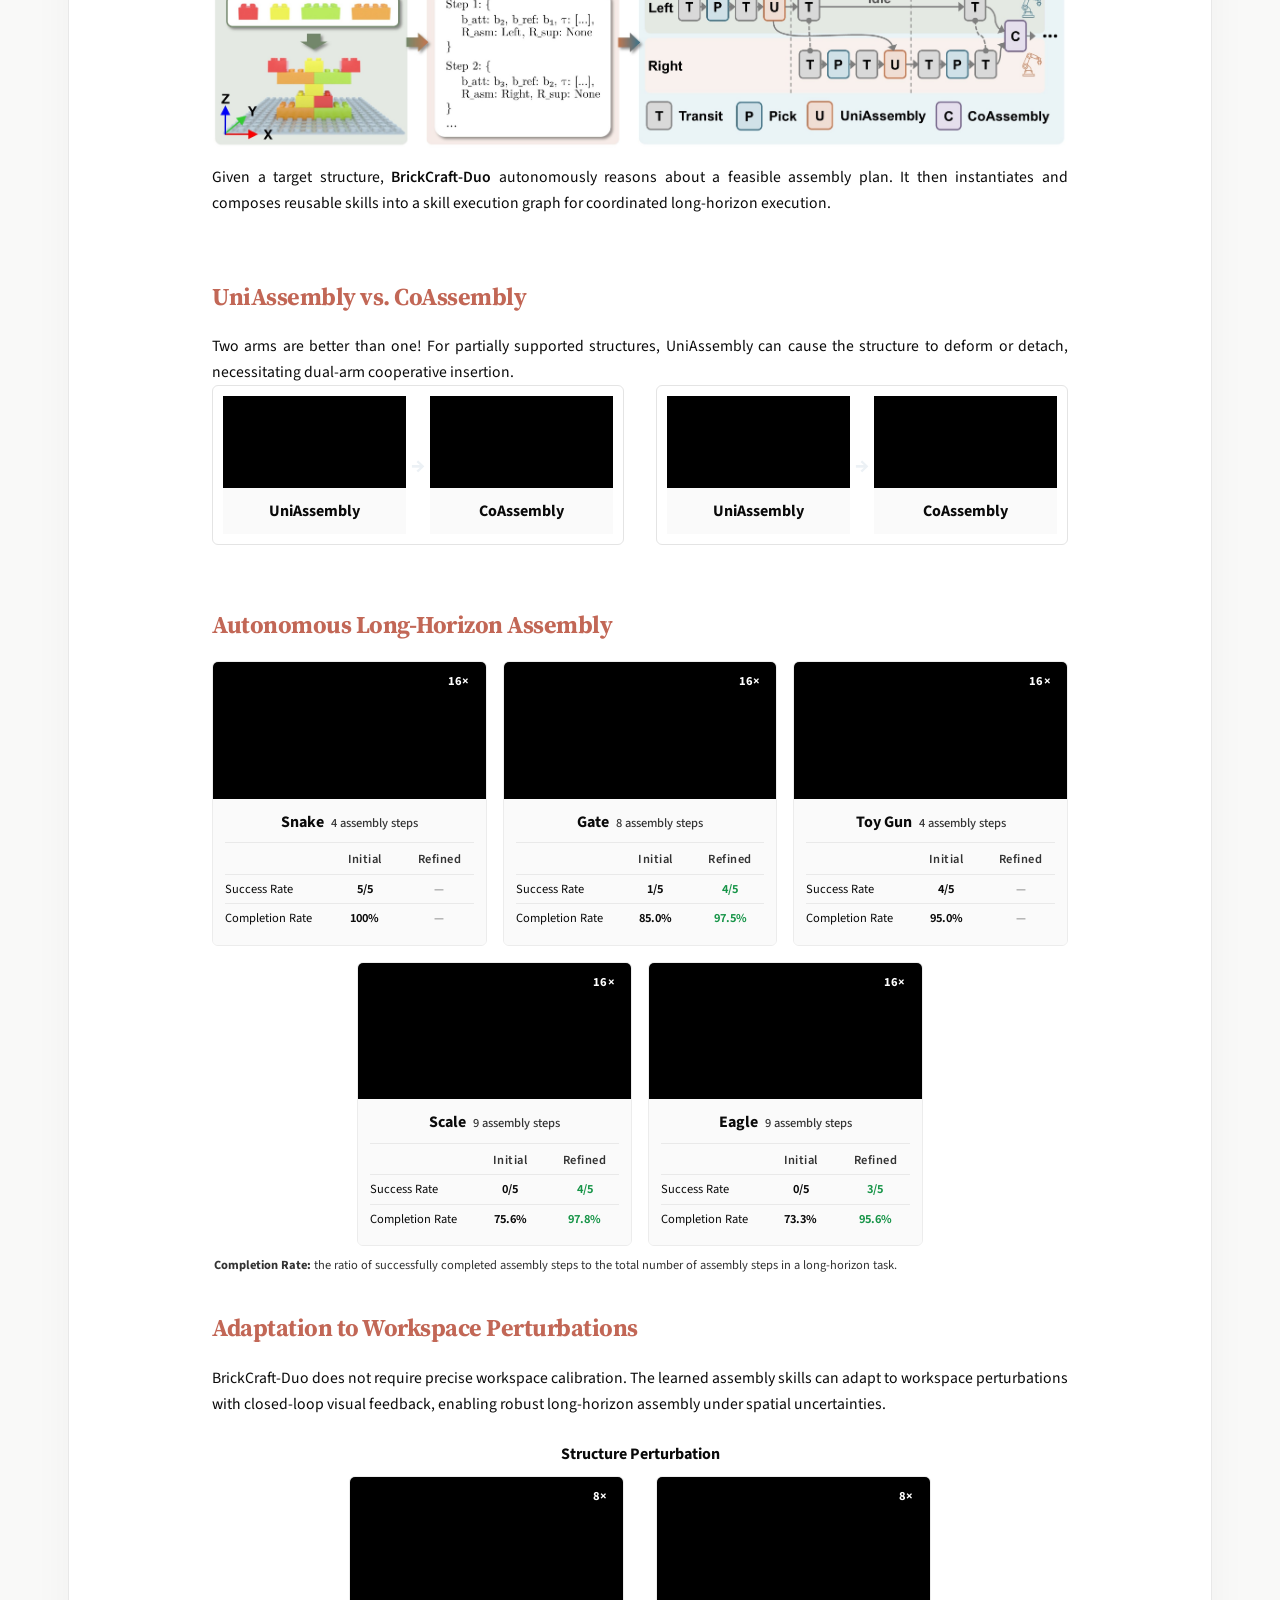
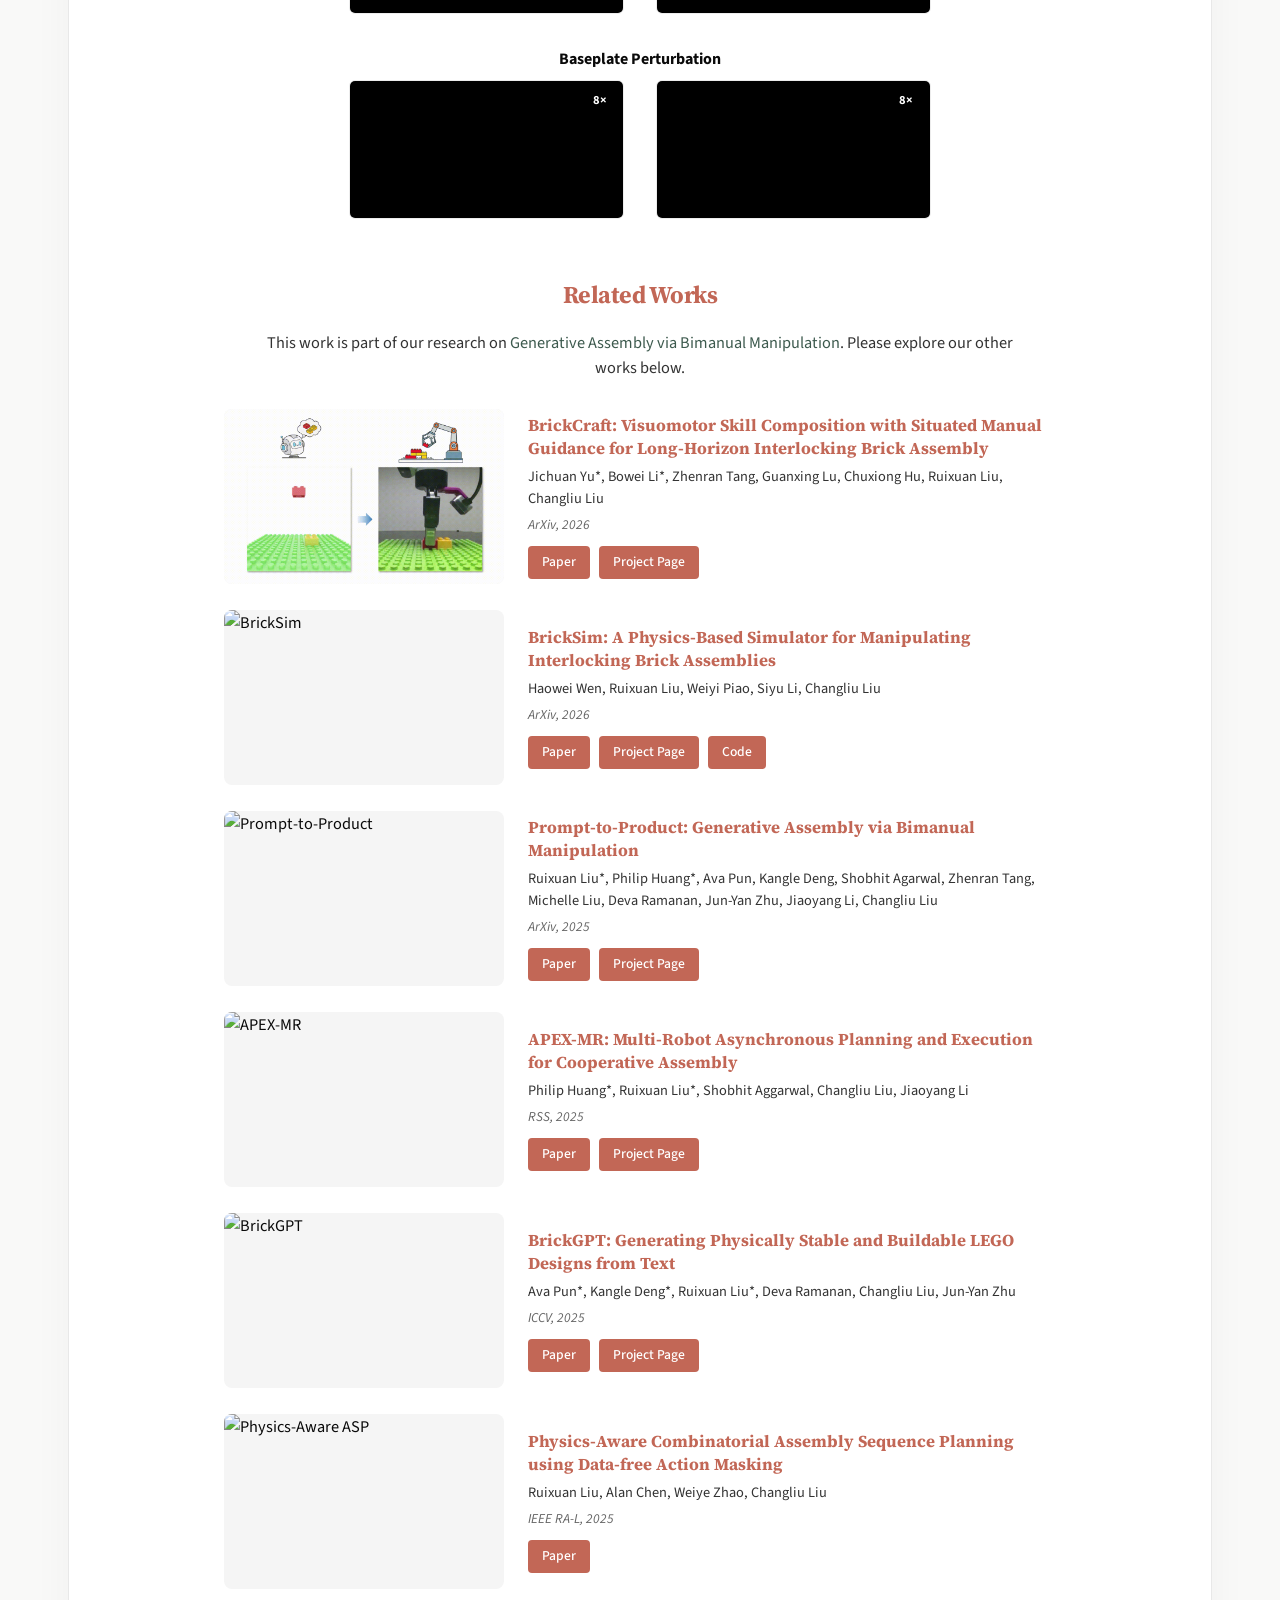
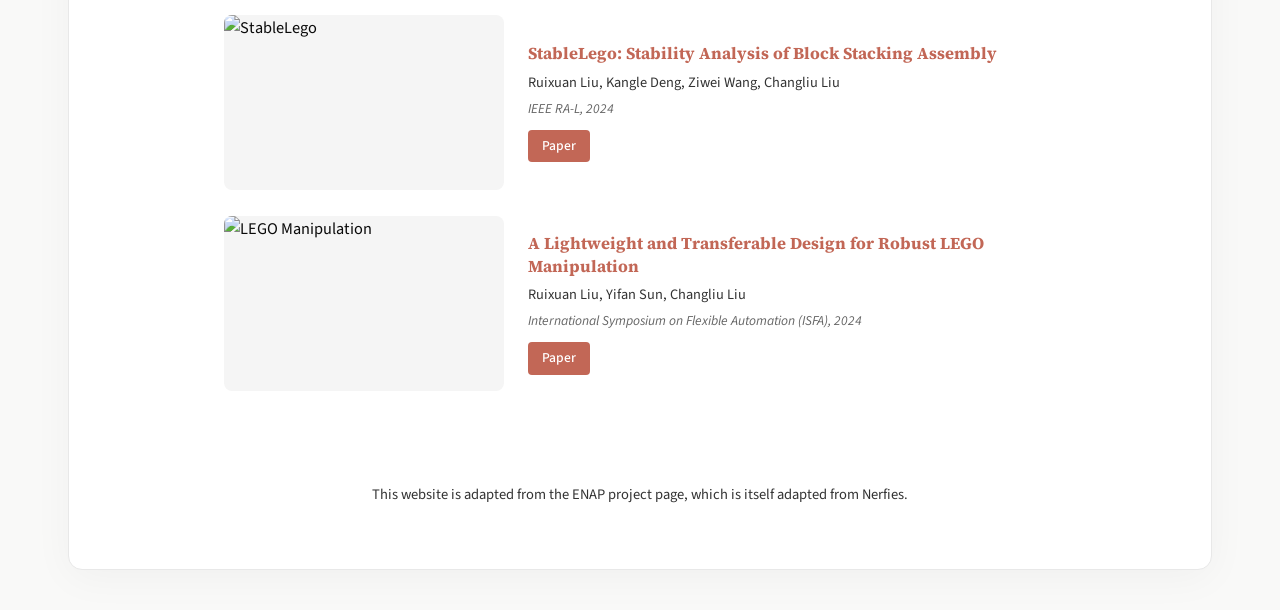
==== commit 6b0e9a08: "added arxiv link" ====
--- a/index.html
+++ b/index.html
@@ -829,8 +829,8 @@
     </div>
 
     <div class="link-buttons">
-      <a href="http://arxiv.org/abs/2605.07605" class="link-btn link-btn--paper" target="_blank" rel="noopener noreferrer"><i class="fas fa-file-pdf"></i> Paper</a>
-      <a href="http://arxiv.org/abs/2605.07605" class="link-btn link-btn--arxiv" target="_blank" rel="noopener noreferrer"><i class="ai ai-arxiv"></i> arXiv</a>
+      <a href="https://arxiv.org/abs/2609.28281" class="link-btn link-btn--paper" target="_blank" rel="noopener noreferrer"><i class="fas fa-file-pdf"></i> Paper</a>
+      <a href="https://arxiv.org/abs/2609.28281" class="link-btn link-btn--arxiv" target="_blank" rel="noopener noreferrer"><i class="ai ai-arxiv"></i> arXiv</a>
       <a href="https://www.youtube.com/watch?v=p5F7kxkQgAU" class="link-btn link-btn--video" target="_blank" rel="noopener noreferrer"><i class="fab fa-youtube"></i> Video</a>
       <a href="#" class="link-btn link-btn--code" target="_blank" rel="noopener noreferrer"><i class="fab fa-github"></i> Code (Coming Soon)</a>
     </div>
@@ -947,7 +947,7 @@
   <div class="container">
     <div class="section-title section-title--major">UniAssembly vs. CoAssembly</div>
     <p class="method-desc">
-      The comparisons below demonstrate that, for partially supported structures, UniAssembly can cause the structure to deform or detach, necessitating dual-arm cooperative insertion.
+      Two arms are better than one! For partially supported structures, UniAssembly can cause the structure to deform or detach, necessitating dual-arm cooperative insertion.
     </p>
     <div class="assembly-comparison-list">
       <div class="assembly-comparison-group">
@@ -1373,10 +1373,10 @@
   title={Efficient Dual-Arm Skill Learning and Refinement for Compositional Long-Horizon Assembly},
   author={Jichuan Yu and Zhenyu Xiao and Ze Wang and Ruixuan Liu and Changliu Liu and Chuxiong Hu},
   year={2026},
-  eprint={2605.07605},
+  eprint={2609.28281},
   archivePrefix={arXiv},
   primaryClass={cs.RO},
-  url={https://arxiv.org/abs/2605.07605}, 
+  url={https://arxiv.org/abs/2609.28281}, 
 }</pre>
     </div>
   </div>
